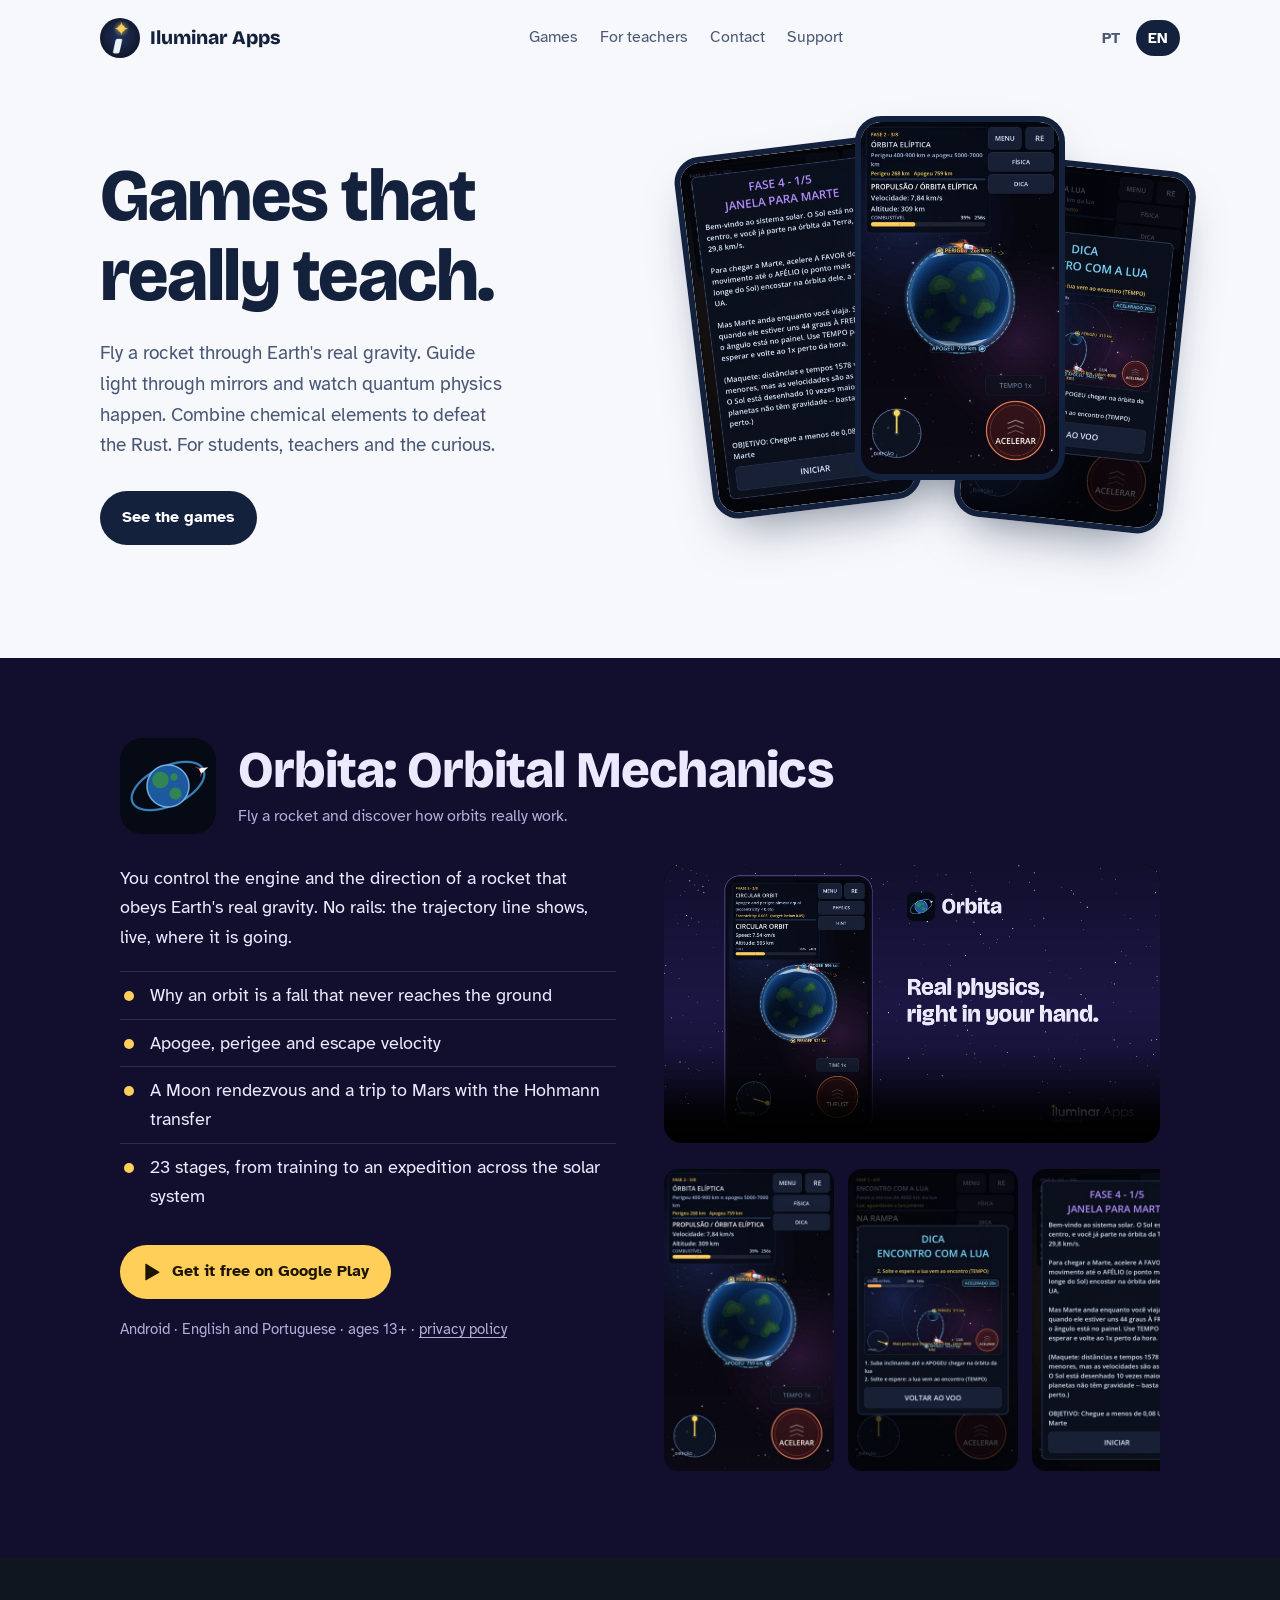
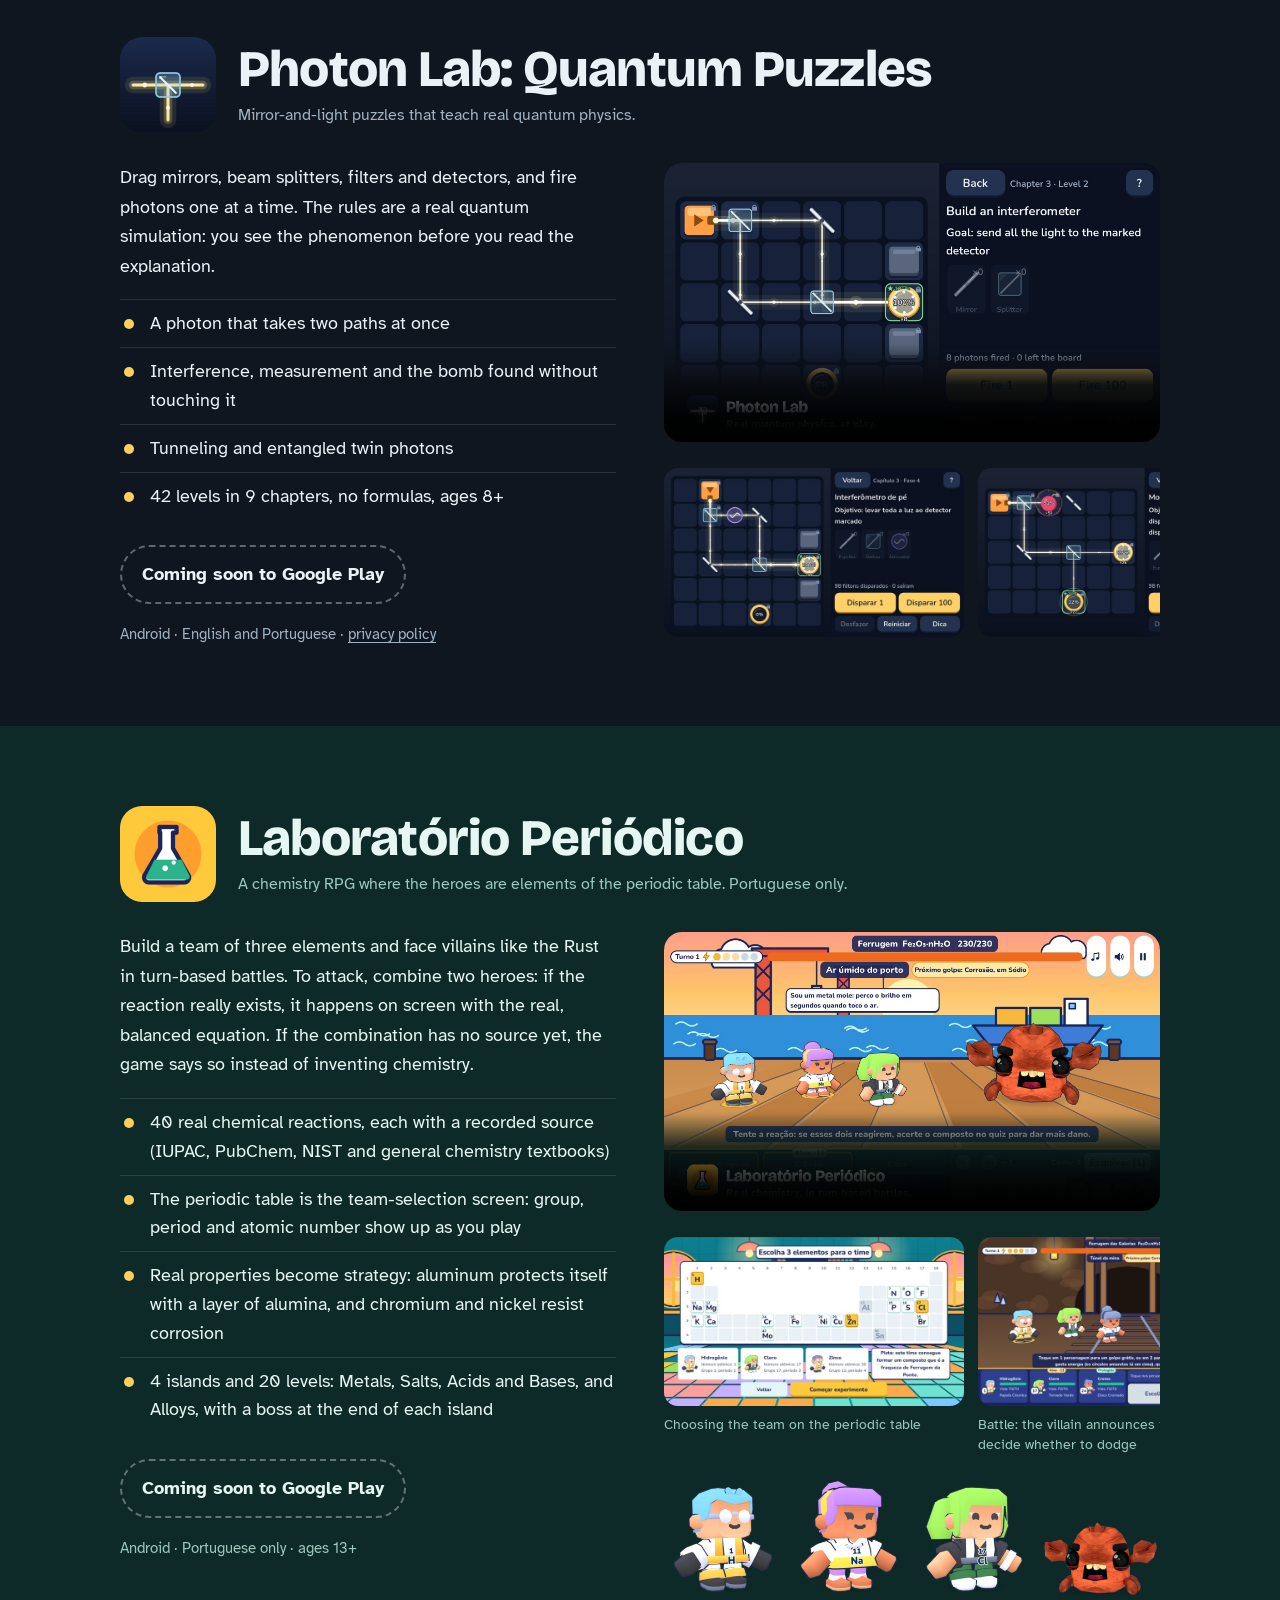
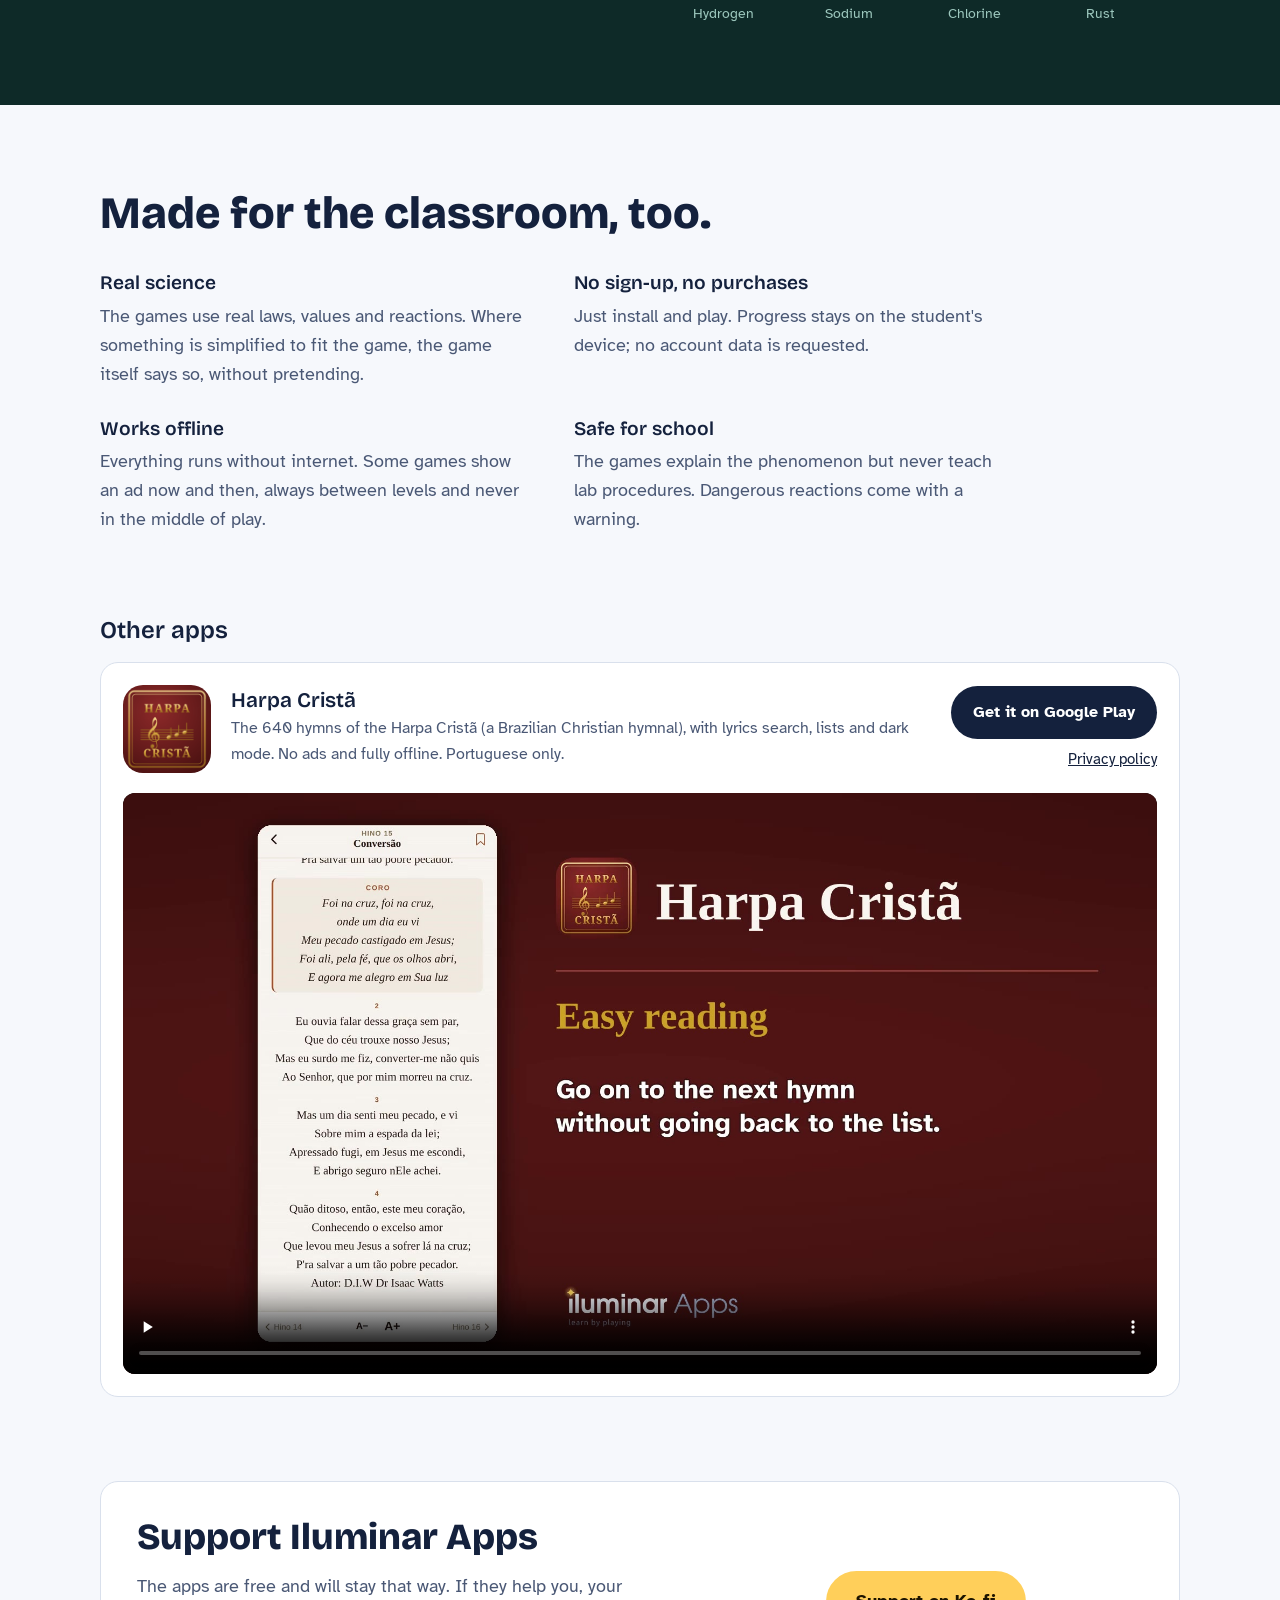
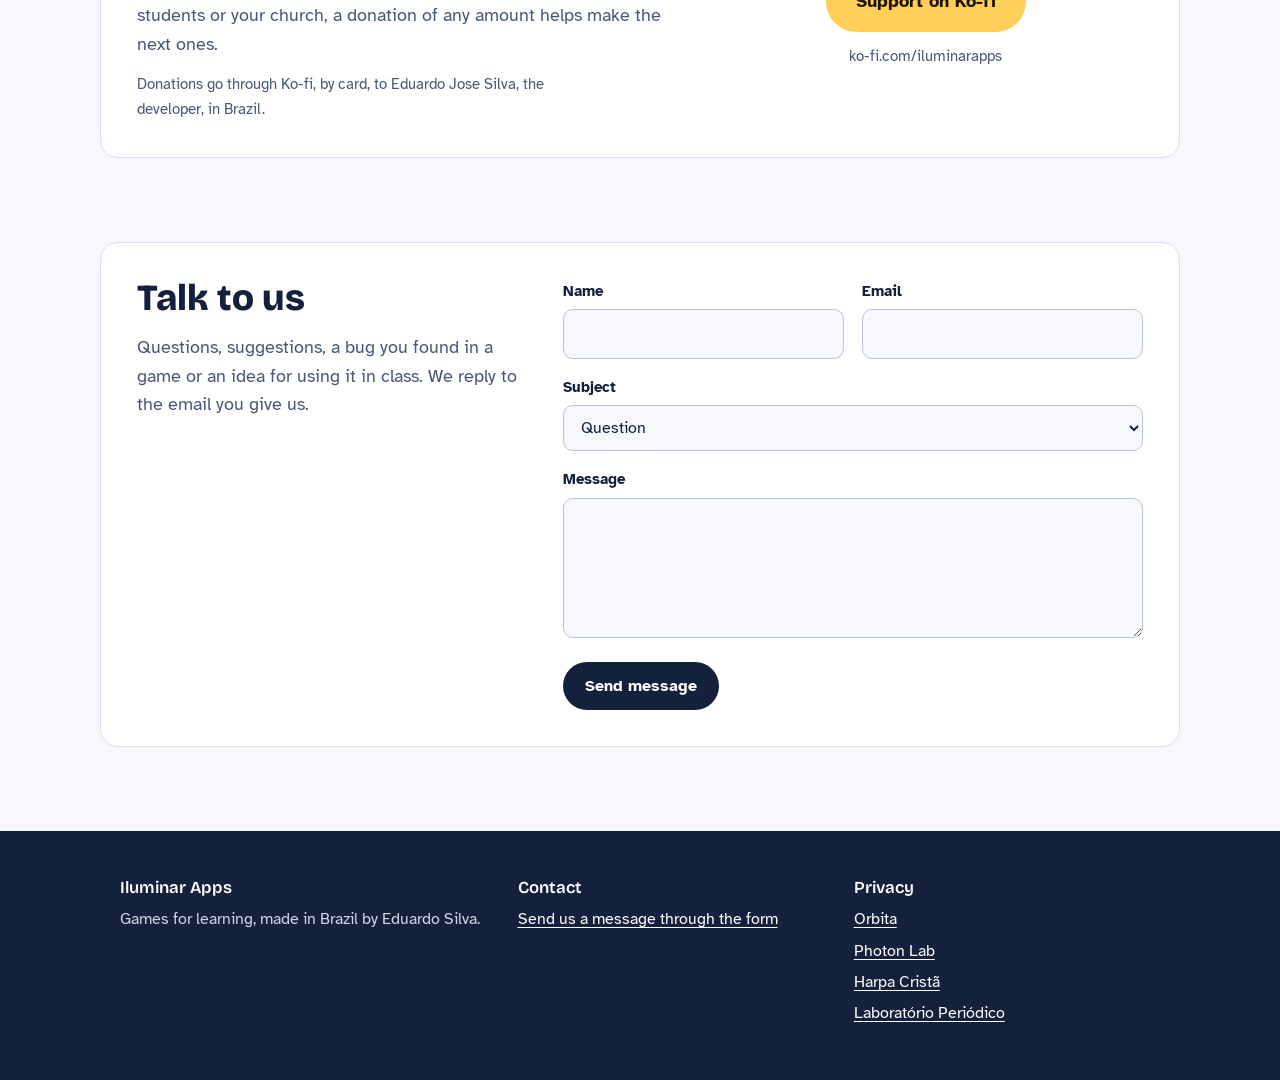
==== index.html @ 9f811f0f "Politicas de privacidade dos 4 apps dentro do site Orbita e Fotons vieram dos repositorios proprios " ====
<!doctype html>
<html lang="pt-BR">
<head>
<meta charset="utf-8">
<meta name="viewport" content="width=device-width, initial-scale=1">
<!-- A marca aparece em poucos lugares de proposito: title, og:site_name, o
     cabecalho e o rodape. Para trocar o nome, procure "Iluminar Apps". -->
<title>Iluminar Apps — jogos para aprender</title>
<meta name="description" content="Jogos para Android que ensinam de verdade: Órbita (mecânica orbital), Laboratório de Fótons (física quântica) e Laboratório Periódico (química).">
<meta property="og:site_name" content="Iluminar Apps">
<meta property="og:title" content="Iluminar Apps — jogos para aprender">
<meta property="og:description" content="Jogos para Android que ensinam de verdade. Para estudantes, professores e curiosos.">
<meta property="og:image" content="https://eduardo7321.github.io/img/orbita-destaque.jpg">
<link rel="alternate" hreflang="pt-BR" href="https://eduardo7321.github.io/">
<link rel="alternate" hreflang="en" href="https://eduardo7321.github.io/en/">
<link rel="alternate" hreflang="x-default" href="https://eduardo7321.github.io/en/">
<script>
// Escolha de idioma do site. Sem servico externo: usa o idioma pedido no
// link (?lang=, vem do botao PT | EN), a escolha guardada ou, na primeira
// visita, o idioma do aparelho.
function lerSalvo(storage) {
  if (!storage) return null;
  try { var v = storage.getItem("idioma"); return v === "pt" || v === "en" ? v : null; }
  catch (e) { return null; }
}
// Devolve o caminho para onde ir, ou null para ficar.
function escolherIdioma(langs, salvo, caminho, pedido) {
  // O botao leva o idioma no link: quem clicou fica onde clicou, mesmo com
  // o armazenamento bloqueado (sem isto o aparelho em ingles mandaria de volta).
  if (pedido === "pt" || pedido === "en") return null;
  var emEn = /\/en\/(index\.html)?$/.test(caminho);
  if (salvo === "en") return emEn ? null : "/en/";
  if (salvo === "pt") return emEn ? "/" : null;
  // Quem chegou por um link para /en/ fica em ingles.
  if (emEn) return null;
  var primeiro = (langs && langs[0]) ? String(langs[0]).toLowerCase() : "";
  return primeiro.indexOf("pt") === 0 ? null : "/en/";
}
// Ler window.localStorage ja lanca quando o navegador bloqueia dados do site.
function _storage() { try { return window.localStorage; } catch (e) { return null; } }
function guardarIdioma(v) { try { _storage().setItem("idioma", v); } catch (e) {} }
if (typeof window !== "undefined" && location.protocol !== "file:" &&
    !/bot|crawl|spider|slurp/i.test(navigator.userAgent)) {
  var _pedido = (/[?&]lang=(pt|en)\b/.exec(location.search) || [])[1] || null;
  if (_pedido) guardarIdioma(_pedido);
  var _destino = escolherIdioma(navigator.languages || [navigator.language],
    lerSalvo(_storage()), location.pathname, _pedido);
  if (_destino) location.replace(_destino + location.hash);
}
</script>
<link rel="icon" href="favicon.png">
<link rel="preconnect" href="https://fonts.googleapis.com">
<link rel="preconnect" href="https://fonts.gstatic.com" crossorigin>
<link href="https://fonts.googleapis.com/css2?family=Atkinson+Hyperlegible:ital,wght@0,400;0,700;1,400&family=Bricolage+Grotesque:opsz,wght@12..96,600;12..96,800&display=swap" rel="stylesheet">
<style>
  :root {
    --paper: #f6f8fc;
    --ink: #14213d;
    --ink-soft: #4a5875;
    --line: #d9e0ec;
    --gold: #ffcf5a;
    --gold-ink: #8a5a00;
    /* cada jogo tem o seu mundo */
    --orbita-bg: #120f2e;
    --orbita-text: #ece9ff;
    --orbita-soft: #b3acd9;
    --fotons-bg: #10161f;
    --fotons-text: #eaf2f8;
    --fotons-soft: #9fb1c2;
    --periodico-bg: #0e2a28;
    --periodico-text: #e6f6f2;
    --periodico-soft: #9cc7bd;
    --display: "Bricolage Grotesque", system-ui, sans-serif;
    --body: "Atkinson Hyperlegible", system-ui, sans-serif;
  }
  * { box-sizing: border-box; }
  html { scroll-behavior: smooth; }
  @media (prefers-reduced-motion: reduce) { html { scroll-behavior: auto; } }
  body { margin: 0; background: var(--paper); color: var(--ink); font: 18px/1.6 var(--body); }
  img { display: block; max-width: 100%; height: auto; }
  a { color: inherit; }
  a:focus-visible, .btn:focus-visible { outline: 3px solid var(--gold); outline-offset: 3px; border-radius: 6px; }
  .wrap { max-width: 1080px; margin: 0 auto; padding: 0 20px; }
  h1, h2, h3 { font-family: var(--display); line-height: 1.08; margin: 0; }

  /* cabecalho */
  .top { display: flex; align-items: center; justify-content: space-between; gap: 16px; padding: 18px 0; }
  .brand { display: flex; align-items: center; gap: 10px; text-decoration: none; font-family: var(--display); font-weight: 800; font-size: 1.2rem; }
  .brand img { width: 40px; height: 40px; border-radius: 50%; }
  .top nav { display: flex; gap: 22px; font-size: 0.98rem; }
  .top nav a { text-decoration: none; color: var(--ink-soft); }
  .top nav a:hover { color: var(--ink); text-decoration: underline; }

  /* idioma */
  .lang { display: flex; gap: 4px; font-size: 0.95rem; font-weight: 700; }
  .lang a { padding: 6px 12px; border-radius: 999px; text-decoration: none; color: var(--ink-soft); }
  .lang a:hover { color: var(--ink); background: var(--line); }
  .lang a[aria-current] { background: var(--ink); color: #fff; }
  video.feature { display: block; width: 100%; height: auto; background: #000; }

  /* abertura */
  .hero { display: grid; grid-template-columns: 1.05fr 1fr; gap: 40px; align-items: center; padding: 40px 0 72px; }
  .hero h1 { font-size: clamp(2.6rem, 6vw, 4.6rem); font-weight: 800; letter-spacing: -0.02em; }
  .hero p { font-size: 1.2rem; color: var(--ink-soft); max-width: 34ch; margin: 22px 0 30px; }
  .phones { position: relative; height: 470px; }
  .phones img { position: absolute; width: 210px; border-radius: 26px; border: 6px solid var(--ink); box-shadow: 0 24px 50px -20px rgba(20,33,61,.55); }
  .phones .p1 { left: 4%; top: 30px; transform: rotate(-7deg); }
  .phones .p2 { left: 36%; top: 0; z-index: 2; }
  .phones .p3 { right: 0; top: 46px; transform: rotate(6deg); }

  .btn { display: inline-flex; align-items: center; gap: 10px; padding: 14px 22px; border-radius: 999px; font-weight: 700; text-decoration: none; font-size: 1rem; }
  .btn-ink { background: var(--ink); color: #fff; }
  .btn-ink:hover { background: #22325a; }
  .btn-gold { background: var(--gold); color: #1d1500; }
  .btn-gold:hover { background: #ffd977; }
  .btn svg { width: 20px; height: 20px; }

  /* jogos: cada um ocupa a largura inteira, no visual dele */
  .game { padding: 80px 0; }
  .game-head { display: grid; grid-template-columns: 96px 1fr; gap: 22px; align-items: center; margin-bottom: 30px; }
  .game-head img { width: 96px; height: 96px; border-radius: 22px; }
  .game h2 { font-size: clamp(2rem, 4.4vw, 3.2rem); font-weight: 800; letter-spacing: -0.015em; }
  .game .en { margin: 6px 0 0; font-size: 1rem; }
  .game-body { display: grid; grid-template-columns: minmax(0, 1fr) minmax(0, 1fr); gap: 48px; align-items: start; }
  .game-body > div > p:first-child { font-size: 1.15rem; margin-top: 0; }
  .learn { margin: 18px 0 26px; padding: 0; list-style: none; }
  .learn li { padding: 9px 0 9px 30px; position: relative; border-top: 1px solid rgba(255,255,255,.12); }
  .learn li::before { content: ""; position: absolute; left: 4px; top: 19px; width: 10px; height: 10px; border-radius: 50%; background: var(--gold); }
  .meta { font-size: 0.95rem; margin: 18px 0 0; }
  .meta a { text-underline-offset: 3px; }
  .feature { border-radius: 18px; overflow: hidden; }
  .shots { display: flex; gap: 14px; overflow-x: auto; scroll-snap-type: x mandatory; padding: 26px 0 6px; }
  .shots img { scroll-snap-align: start; flex: 0 0 auto; border-radius: 14px; }

  .orbita { background: var(--orbita-bg); color: var(--orbita-text); }
  .orbita .en, .orbita .meta { color: var(--orbita-soft); }
  .orbita .shots img { width: 170px; }

  .fotons { background: var(--fotons-bg); color: var(--fotons-text); }
  .fotons .en, .fotons .meta { color: var(--fotons-soft); }
  .fotons .shots img { width: 300px; }
  .soon { display: inline-block; padding: 13px 20px; border-radius: 999px; border: 2px dashed rgba(255,255,255,.35); font-weight: 700; }

  .periodico { background: var(--periodico-bg); color: var(--periodico-text); }
  .periodico .en, .periodico .meta { color: var(--periodico-soft); }
  .periodico .feature { background: #cfeee6; padding: 18px; }
  .periodico video.feature { background: #000; padding: 0; }
  .shot-fig { margin: 0; }
  .shot-fig figcaption { margin-top: 8px; font-size: 0.92rem; color: var(--periodico-soft); }
  .periodico .shots figure { flex: 0 0 auto; width: 300px; margin: 0; scroll-snap-align: start; }
  .periodico .shots img { width: 100%; }
  .periodico .shots figcaption { margin-top: 8px; font-size: 0.9rem; line-height: 1.4; color: var(--periodico-soft); }
  .cast { display: flex; gap: 6px; margin-top: 18px; }
  .cast figure { margin: 0; flex: 1 1 0; text-align: center; font-size: 0.9rem; color: var(--periodico-soft); }
  .cast img { margin: 0 auto 4px; width: 100%; max-width: 120px; }

  /* professores */
  .teach { padding: 84px 0; }
  .teach h2 { font-size: clamp(1.9rem, 4vw, 2.8rem); font-weight: 800; max-width: 22ch; }
  .teach-grid { display: grid; grid-template-columns: repeat(2, minmax(0, 1fr)); gap: 30px 48px; margin-top: 36px; max-width: 900px; }
  .teach h3 { font-size: 1.2rem; font-weight: 600; margin-bottom: 8px; }
  .teach p { margin: 0; color: var(--ink-soft); }

  /* outros apps */
  .others { padding: 0 0 84px; }
  .others h2 { font-size: 1.5rem; font-weight: 600; margin-bottom: 18px; }
  .harpa { display: grid; grid-template-columns: 88px 1fr auto; gap: 20px; align-items: center; padding: 22px; border: 1px solid var(--line); border-radius: 18px; background: #fff; }
  .harpa img { width: 88px; height: 88px; border-radius: 20px; }
  .harpa h3 { font-size: 1.3rem; font-weight: 600; }
  .harpa p { margin: 4px 0 0; color: var(--ink-soft); font-size: 1rem; }
  .harpa .links { display: flex; flex-direction: column; align-items: flex-end; gap: 8px; font-size: 0.95rem; }
  .harpa video.feature { grid-column: 1 / -1; border-radius: 12px; }

  /* apoie */
  .apoio { padding: 0 0 84px; }
  .apoio-box { display: grid; grid-template-columns: 1.1fr 0.9fr; gap: 40px; align-items: center; padding: 36px; border: 1px solid var(--line); border-radius: 18px; background: #fff; }
  .apoio h2 { font-size: clamp(1.7rem, 3.5vw, 2.3rem); font-weight: 800; }
  .apoio p { color: var(--ink-soft); margin: 14px 0 0; max-width: 46ch; }
  .apoio .apoio-nota { font-size: 0.95rem; }
  .pix { display: grid; justify-items: center; gap: 10px; text-align: center; }
  .pix img { width: 200px; height: 200px; }
  .pix label { font-weight: 700; font-size: 0.95rem; margin-top: 4px; }
  .pix input { width: 100%; max-width: 340px; padding: 10px 12px; border: 1px solid var(--line); border-radius: 10px; font: 0.8rem/1.3 ui-monospace, monospace; color: var(--ink-soft); background: var(--paper); text-overflow: ellipsis; }
  .pix button { border: 0; cursor: pointer; font-family: inherit; }
  .kofi { display: grid; justify-items: center; gap: 12px; text-align: center; }
  .kofi .btn { font-size: 1.1rem; padding: 16px 30px; }
  .kofi p { margin: 0; font-size: 0.95rem; color: var(--ink-soft); }
  .pix-ok { min-height: 1.4em; margin: 0; font-size: 0.95rem; color: var(--ink); }

  /* fale conosco */
  .talk { padding: 0 0 84px; }
  .talk-box { display: grid; grid-template-columns: 0.8fr 1.2fr; gap: 40px; padding: 36px; border: 1px solid var(--line); border-radius: 18px; background: #fff; }
  .talk h2 { font-size: clamp(1.7rem, 3.5vw, 2.3rem); font-weight: 800; }
  .talk-intro p { color: var(--ink-soft); margin: 14px 0 0; }
  .talk form { display: grid; grid-template-columns: 1fr 1fr; gap: 16px 18px; }
  .talk .full { grid-column: 1 / -1; }
  .talk label { display: block; font-weight: 700; font-size: 0.95rem; margin-bottom: 6px; }
  .talk input, .talk select, .talk textarea { width: 100%; font: inherit; font-size: 1rem; color: var(--ink); background: var(--paper); border: 1px solid #b9c4d8; border-radius: 10px; padding: 11px 13px; }
  .talk textarea { min-height: 140px; resize: vertical; }
  .talk input:focus-visible, .talk select:focus-visible, .talk textarea:focus-visible { outline: 3px solid var(--gold); outline-offset: 1px; border-color: var(--ink); }
  .talk button { border: 0; cursor: pointer; font-family: inherit; justify-self: start; }
  .talk button[disabled] { opacity: 0.6; cursor: wait; }
  .talk .hp { position: absolute; left: -9999px; width: 1px; height: 1px; overflow: hidden; }
  .talk .status { margin: 0; align-self: center; font-weight: 700; }
  .talk .status.ok { color: #1d6b3a; }
  .talk .status.err { color: #a12a2a; }

  /* rodape */
  footer { background: var(--ink); color: #cfd7e6; padding: 48px 0; font-size: 0.98rem; }
  footer .wrap { display: grid; grid-template-columns: 1.2fr 1fr 1fr; gap: 30px; }
  footer h3 { color: #fff; font-size: 1.05rem; font-weight: 600; margin-bottom: 10px; }
  footer p { margin: 0 0 6px; }
  footer a { color: #fff; text-underline-offset: 3px; }

  @media (max-width: 860px) {
    .hero { grid-template-columns: 1fr; padding-top: 16px; }
    .phones { height: 380px; max-width: 460px; }
    .phones img { width: 170px; }
    .game-body { grid-template-columns: minmax(0, 1fr); gap: 28px; }
    .teach-grid { grid-template-columns: 1fr; gap: 22px; }
    footer .wrap { grid-template-columns: 1fr; }
    .talk-box { grid-template-columns: 1fr; gap: 24px; padding: 24px; }
    .apoio-box { grid-template-columns: 1fr; gap: 24px; padding: 24px; }
  }
  @media (max-width: 560px) {
    body { font-size: 17px; }
    .wrap { padding-left: 16px; padding-right: 16px; }
    .talk form { grid-template-columns: 1fr; }
    .talk-box { padding: 20px 16px; }
    .top nav { display: none; }
    .phones { height: 300px; }
    .phones img { width: 128px; border-width: 4px; border-radius: 18px; }
    .game { padding: 56px 0; }
    .game-head { grid-template-columns: 64px 1fr; gap: 14px; }
    .game-head img { width: 64px; height: 64px; border-radius: 15px; }
    .orbita .shots img { width: 140px; }
    .fotons .shots img { width: 250px; }
    .periodico .shots figure { width: 250px; }
    .harpa { grid-template-columns: 64px 1fr; }
    .harpa img { width: 64px; height: 64px; }
    .harpa .links { grid-column: 1 / -1; flex-direction: row; justify-content: flex-start; flex-wrap: wrap; gap: 14px; align-items: center; }
  }
</style>
</head>
<body>

<header class="wrap top">
  <a class="brand" href="./"><img src="img/marca-simbolo.png" alt="">Iluminar Apps</a>
  <nav aria-label="Seções">
    <a href="#jogos">Jogos</a>
    <a href="#professores">Para professores</a>
    <a href="#fale">Contato</a>
    <a href="#apoie">Apoie</a>
  </nav>
  <div class="lang" role="group" aria-label="Idioma / Language"><a href="./?lang=pt" hreflang="pt" lang="pt" aria-current="true" onclick="guardarIdioma('pt')">PT</a><a href="en/?lang=en" hreflang="en" lang="en" onclick="guardarIdioma('en')">EN</a></div>
</header>

<main>
  <section class="wrap hero">
    <div>
      <h1>Jogos que ensinam de verdade.</h1>
      <p>Pilote um foguete pela gravidade real da Terra. Guie a luz por espelhos e veja a física quântica acontecer. Combine elementos químicos para vencer a Ferrugem. Para estudantes, professores e curiosos.</p>
      <a class="btn btn-ink" href="#jogos">Conhecer os jogos</a>
    </div>
    <div class="phones" aria-hidden="true">
      <img class="p1" src="img/orbita-tela-7-marte.jpg" alt="" width="360" height="640">
      <img class="p2" src="img/orbita-tela-4-voo.jpg" alt="" width="360" height="640">
      <img class="p3" src="img/orbita-tela-5-dica.jpg" alt="" width="360" height="640">
    </div>
  </section>

  <div id="jogos">
    <section class="game orbita" aria-labelledby="t-orbita">
      <div class="wrap">
        <div class="game-head">
          <img src="img/orbita-icone.png" alt="" width="192" height="192">
          <div>
            <h2 id="t-orbita">Órbita: mecânica orbital</h2>
            <p class="en" lang="en">Orbita: Orbital Mechanics — fly a rocket and discover how orbits really work.</p>
          </div>
        </div>
        <div class="game-body">
          <div>
            <p>Você controla o motor e a direção de um foguete que obedece à gravidade real da Terra. Nada de trilhos: a linha da trajetória mostra, ao vivo, para onde ele vai.</p>
            <ul class="learn">
              <li>Por que órbita é uma queda que nunca chega ao chão</li>
              <li>Apogeu, perigeu e velocidade de escape</li>
              <li>Encontro com a Lua e viagem a Marte com a transferência de Hohmann</li>
              <li>23 estágios, do treino à expedição pelo sistema solar</li>
            </ul>
            <a class="btn btn-gold" href="https://play.google.com/store/apps/details?id=com.eduardo.orbita">
              <svg viewBox="0 0 24 24" aria-hidden="true"><path fill="currentColor" d="M4 2.8v18.4c0 .5.5.8 1 .6l15.6-8.9c.5-.3.5-1 0-1.3L5 2.2c-.5-.2-1 .1-1 .6Z"/></svg>
              Baixar grátis na Google Play
            </a>
            <p class="meta">Android · português e inglês · a partir de 13 anos · <a href="orbita-privacidade/">política de privacidade</a></p>
          </div>
          <div>
            <video class="feature" controls preload="none" playsinline width="1920" height="1080" poster="video/poster-pt-16x9.jpg" aria-label="Vídeo do Órbita, 1 minuto e 18 segundos"><source src="video/orbita-pt-16x9.mp4" type="video/mp4"></video>
            <div class="shots" tabindex="0" aria-label="Telas do Órbita">
              <img src="img/orbita-tela-4-voo.jpg" alt="Foguete em voo com a trajetória prevista" width="360" height="640" loading="lazy">
              <img src="img/orbita-tela-5-dica.jpg" alt="Dica animada mostrando a manobra certa" width="360" height="640" loading="lazy">
              <img src="img/orbita-tela-7-marte.jpg" alt="Órbita em volta de Marte" width="360" height="640" loading="lazy">
            </div>
          </div>
        </div>
      </div>
    </section>

    <section class="game fotons" aria-labelledby="t-fotons">
      <div class="wrap">
        <div class="game-head">
          <img src="img/fotons-icone.png" alt="" width="192" height="192">
          <div>
            <h2 id="t-fotons">Laboratório de Fótons</h2>
            <p class="en" lang="en">Photon Lab: Quantum Puzzles — mirror-and-light puzzles that teach real quantum physics.</p>
          </div>
        </div>
        <div class="game-body">
          <div>
            <p>Arraste espelhos, divisores de feixe, filtros e detectores e dispare fótons, um de cada vez. As regras são uma simulação quântica real: você vê o fenômeno antes de ler a explicação.</p>
            <ul class="learn">
              <li>Um fóton que segue dois caminhos ao mesmo tempo</li>
              <li>Interferência, medição e a bomba descoberta sem encostar nela</li>
              <li>Tunelamento e fótons gêmeos emaranhados</li>
              <li>42 fases em 9 capítulos, sem fórmulas, a partir de 8 anos</li>
            </ul>
            <span class="soon">Em breve na Google Play</span>
            <p class="meta">Android · português e inglês · <a href="laboratorio-de-fotons-privacidade/">política de privacidade</a></p>
          </div>
          <div>
            <video class="feature" controls preload="none" playsinline width="1920" height="1080" poster="video/poster-fotons-pt-16x9.jpg" aria-label="Vídeo do Laboratório de Fótons, 1 minuto e 32 segundos"><source src="video/laboratorio-de-fotons-pt-16x9.mp4" type="video/mp4"></video>
            <div class="shots" tabindex="0" aria-label="Telas do Laboratório de Fótons">
              <img src="img/fotons-tela-3-interferencia.jpg" alt="Puzzle de interferência" width="720" height="405" loading="lazy">
              <img src="img/fotons-tela-4-bomba.jpg" alt="Puzzle do teste da bomba" width="720" height="405" loading="lazy">
              <img src="img/fotons-tela-6-desafio.jpg" alt="Desafio com vários espelhos" width="720" height="405" loading="lazy">
            </div>
          </div>
        </div>
      </div>
    </section>
    <section class="game periodico" aria-labelledby="t-periodico">
      <div class="wrap">
        <div class="game-head">
          <img src="img/periodico-icone.png" alt="" width="192" height="192">
          <div>
            <h2 id="t-periodico">Laboratório Periódico</h2>
            <p class="en">Um RPG de química em que os heróis são elementos da tabela periódica.</p>
          </div>
        </div>
        <div class="game-body">
          <div>
            <p>Monte um time de três elementos e enfrente vilões como a Ferrugem em batalhas por turnos. Para atacar, combine dois heróis: se a reação existe de verdade, ela acontece na tela com a equação real e balanceada. Se a combinação ainda não tem fonte, o jogo diz isso, sem inventar química.</p>
            <ul class="learn">
              <li>40 reações químicas reais, cada uma com fonte registrada (IUPAC, PubChem, NIST e livros de química geral)</li>
              <li>A tabela periódica é a tela de escolha do time: grupo, período e número atômico aparecem enquanto você joga</li>
              <li>Propriedades reais viram estratégia: o alumínio se protege com uma camada de alumina, e o cromo e o níquel resistem à corrosão</li>
              <li>4 ilhas e 20 fases: Metais, Sais, Ácidos e Bases e Ligas, com um chefe no fim de cada ilha</li>
            </ul>
            <span class="soon">Em breve na Google Play</span>
            <p class="meta">Android · português · a partir de 13 anos</p>
          </div>
          <div>
            <video class="feature" controls preload="none" playsinline width="1920" height="1080" poster="video/poster-periodico-pt-16x9.jpg" aria-label="Vídeo do Laboratório Periódico, 1 minuto e 35 segundos"><source src="video/laboratorio-periodico-pt-16x9.mp4" type="video/mp4"></video>
            <div class="shots" tabindex="0" aria-label="Telas do Laboratório Periódico">
              <figure><img src="img/periodico-escolha_time.jpg" alt="" width="720" height="405" loading="lazy"><figcaption>Escolha do time na tabela periódica</figcaption></figure>
              <figure><img src="img/periodico-golpe_anunciado.jpg" alt="" width="720" height="405" loading="lazy"><figcaption>Batalha: o vilão anuncia o golpe e você decide se esquiva</figcaption></figure>
              <figure><img src="img/periodico-caderno.jpg" alt="" width="720" height="405" loading="lazy"><figcaption>Caderno de reações descobertas</figcaption></figure>
            </div>
            <div class="cast">
              <figure><img src="img/periodico-h.png" alt="" width="220" height="220" loading="lazy">Hidrogênio</figure>
              <figure><img src="img/periodico-na.png" alt="" width="220" height="220" loading="lazy">Sódio</figure>
              <figure><img src="img/periodico-cl.png" alt="" width="220" height="220" loading="lazy">Cloro</figure>
              <figure><img src="img/periodico-ferrugem.png" alt="" width="220" height="220" loading="lazy">Ferrugem</figure>
            </div>
          </div>
        </div>
      </div>
    </section>
  </div>

  <section class="wrap teach" id="professores" aria-labelledby="t-teach">
    <h2 id="t-teach">Feito para usar em sala de aula, também.</h2>
    <div class="teach-grid">
      <div>
        <h3>Ciência de verdade</h3>
        <p>Os jogos usam leis, valores e reações reais. Onde há simplificação para caber no jogo, ela é dita no próprio jogo, sem fingir.</p>
      </div>
      <div>
        <h3>Sem cadastro nem compras</h3>
        <p>É só instalar e jogar. O progresso fica no aparelho do aluno; nenhum dado de conta é pedido.</p>
      </div>
      <div>
        <h3>Funciona offline</h3>
        <p>Tudo roda sem internet. Alguns jogos mostram um anúncio de vez em quando, sempre entre fases e nunca no meio do jogo.</p>
      </div>
      <div>
        <h3>Seguro para a escola</h3>
        <p>Os jogos explicam o fenômeno, mas nunca ensinam procedimento de laboratório. Reações perigosas aparecem com um aviso.</p>
      </div>
    </div>
  </section>

  <section class="wrap others" aria-labelledby="t-others">
    <h2 id="t-others">Outros apps</h2>
    <div class="harpa">
      <img src="img/harpa-icone.png" alt="" width="192" height="192">
      <div>
        <h3>Harpa Cristã</h3>
        <p>Os 640 hinos da Harpa Cristã, com busca na letra, listas e modo escuro. Sem anúncios e funciona totalmente offline.</p>
      </div>
      <div class="links">
        <a class="btn btn-ink" href="https://play.google.com/store/apps/details?id=com.eduardo.harpacrista">Baixar na Google Play</a>
        <a href="https://github.com/eduardo7321/harpa-crista-app/blob/main/PRIVACY.md">Política de privacidade</a>
      </div>
      <video class="feature" controls preload="none" playsinline width="1920" height="1080" poster="video/poster-harpa-pt-16x9.jpg" aria-label="Vídeo da Harpa Cristã, 1 minuto e 25 segundos"><source src="video/harpa-crista-pt-16x9.mp4" type="video/mp4"></video>
    </div>
  </section>
  <section class="wrap apoio" id="apoie" aria-labelledby="t-apoio">
    <div class="apoio-box">
      <div>
        <h2 id="t-apoio">Apoie o Iluminar Apps</h2>
        <p>Os apps são gratuitos e vão continuar assim. Se eles ajudam você, seus alunos ou sua igreja, um Pix de qualquer valor ajuda a fazer os próximos.</p>
        <p class="apoio-nota">Aponte a câmera do app do banco para o QR Code ou copie o código e use o Pix copia e cola. O Pix vai para Eduardo Jose Silva, o desenvolvedor.</p>
      </div>
      <div class="pix">
        <img src="img/pix-qr.svg" alt="QR Code do Pix para apoiar o Iluminar Apps" width="200" height="200">
        <label for="pix-codigo">Pix copia e cola</label>
        <input id="pix-codigo" type="text" readonly value="00020126580014BR.GOV.BCB.PIX0136950848b4-74f0-4576-874c-00e5540de66c5204000053039865802BR5918Eduardo Jose Silva6009SAO PAULO62140510HFjoMgWAHW630484E2">
        <button type="button" class="btn btn-gold" id="pix-copiar">Copiar código Pix</button>
        <p class="pix-ok" id="pix-ok" role="status" aria-live="polite"></p>
      </div>
    </div>
  </section>
  <script>
  document.getElementById('pix-copiar').addEventListener('click', function () {
    var campo = document.getElementById('pix-codigo');
    var ok = document.getElementById('pix-ok');
    function feito() { ok.textContent = 'Código copiado. Agora é só colar no app do banco.'; }
    if (navigator.clipboard && window.isSecureContext) {
      navigator.clipboard.writeText(campo.value).then(feito, function () { campo.select(); document.execCommand('copy'); feito(); });
    } else { campo.select(); document.execCommand('copy'); feito(); }
  });
  </script>
  <section class="wrap talk" id="fale" aria-labelledby="t-talk">
    <div class="talk-box">
      <div class="talk-intro">
        <h2 id="t-talk">Fale com a gente</h2>
        <p>Dúvidas, sugestões, um erro que você encontrou num jogo ou uma ideia para usar em aula. A resposta chega no e-mail que você informar.</p>
      </div>
      <form id="form-contato" action="https://api.web3forms.com/submit" method="POST">
        <input type="hidden" name="access_key" value="05b9c1f4-1745-42df-a26c-b01f97ce2084">
        <input type="hidden" name="from_name" value="Site Iluminar Apps">
        <input type="hidden" name="subject" value="Nova mensagem pelo site">
        <div class="hp" aria-hidden="true"><label for="f-botcheck">Não preencha</label><input type="checkbox" id="f-botcheck" name="botcheck" tabindex="-1" autocomplete="off"></div>
        <div>
          <label for="f-nome">Nome</label>
          <input id="f-nome" name="nome" type="text" autocomplete="name" required maxlength="100">
        </div>
        <div>
          <label for="f-email">E-mail</label>
          <input id="f-email" name="email" type="email" autocomplete="email" required maxlength="150">
        </div>
        <div class="full">
          <label for="f-assunto">Assunto</label>
          <select id="f-assunto" name="assunto">
            <option>Dúvida</option>
            <option>Sugestão</option>
            <option>Encontrei um erro</option>
            <option>Sou professor(a)</option>
            <option>Outro</option>
          </select>
        </div>
        <div class="full">
          <label for="f-msg">Mensagem</label>
          <textarea id="f-msg" name="mensagem" required maxlength="4000"></textarea>
        </div>
        <button class="btn btn-ink" type="submit">Enviar mensagem</button>
        <p class="status" id="f-status" role="status" aria-live="polite"></p>
      </form>
    </div>
  </section>
</main>

<footer id="contato">
  <div class="wrap">
    <div>
      <h3>Iluminar Apps</h3>
      <p>Jogos para aprender, feitos no Brasil por Eduardo Silva.</p>
    </div>
    <div>
      <h3>Contato</h3>
      <p><a href="#fale">Mande uma mensagem pelo formulário</a></p>
    </div>
    <div>
      <h3>Privacidade</h3>
      <p><a href="orbita-privacidade/">Órbita</a></p>
      <p><a href="laboratorio-de-fotons-privacidade/">Laboratório de Fótons</a></p>
      <p><a href="harpa-crista-privacidade/">Harpa Cristã</a></p>
      <p><a href="laboratorio-periodico-privacidade/">Laboratório Periódico</a></p>
    </div>
  </div>
</footer>

<script>
(function () {
  var form = document.getElementById("form-contato");
  var status = document.getElementById("f-status");
  var button = form.querySelector("button");
  form.addEventListener("submit", function (ev) {
    ev.preventDefault();
    if (form.botcheck.checked) return;
    var data = new FormData(form);
    data.set("subject", "Site: " + form.assunto.value + " (" + form.nome.value + ")");
    button.disabled = true;
    status.className = "status";
    status.textContent = "Enviando...";
    fetch(form.action, { method: "POST", headers: { Accept: "application/json" }, body: data })
      .then(function (r) { return r.json(); })
      .then(function (res) {
        if (!res.success) throw new Error(res.message || "falha");
        form.reset();
        status.className = "status ok";
        status.textContent = "Mensagem enviada. Respondemos no seu e-mail.";
      })
      .catch(function () {
        status.className = "status err";
        status.textContent = "A mensagem não foi enviada. Confira a internet e tente de novo.";
      })
      .finally(function () { button.disabled = false; });
  });
})();
</script>
</body>
</html>
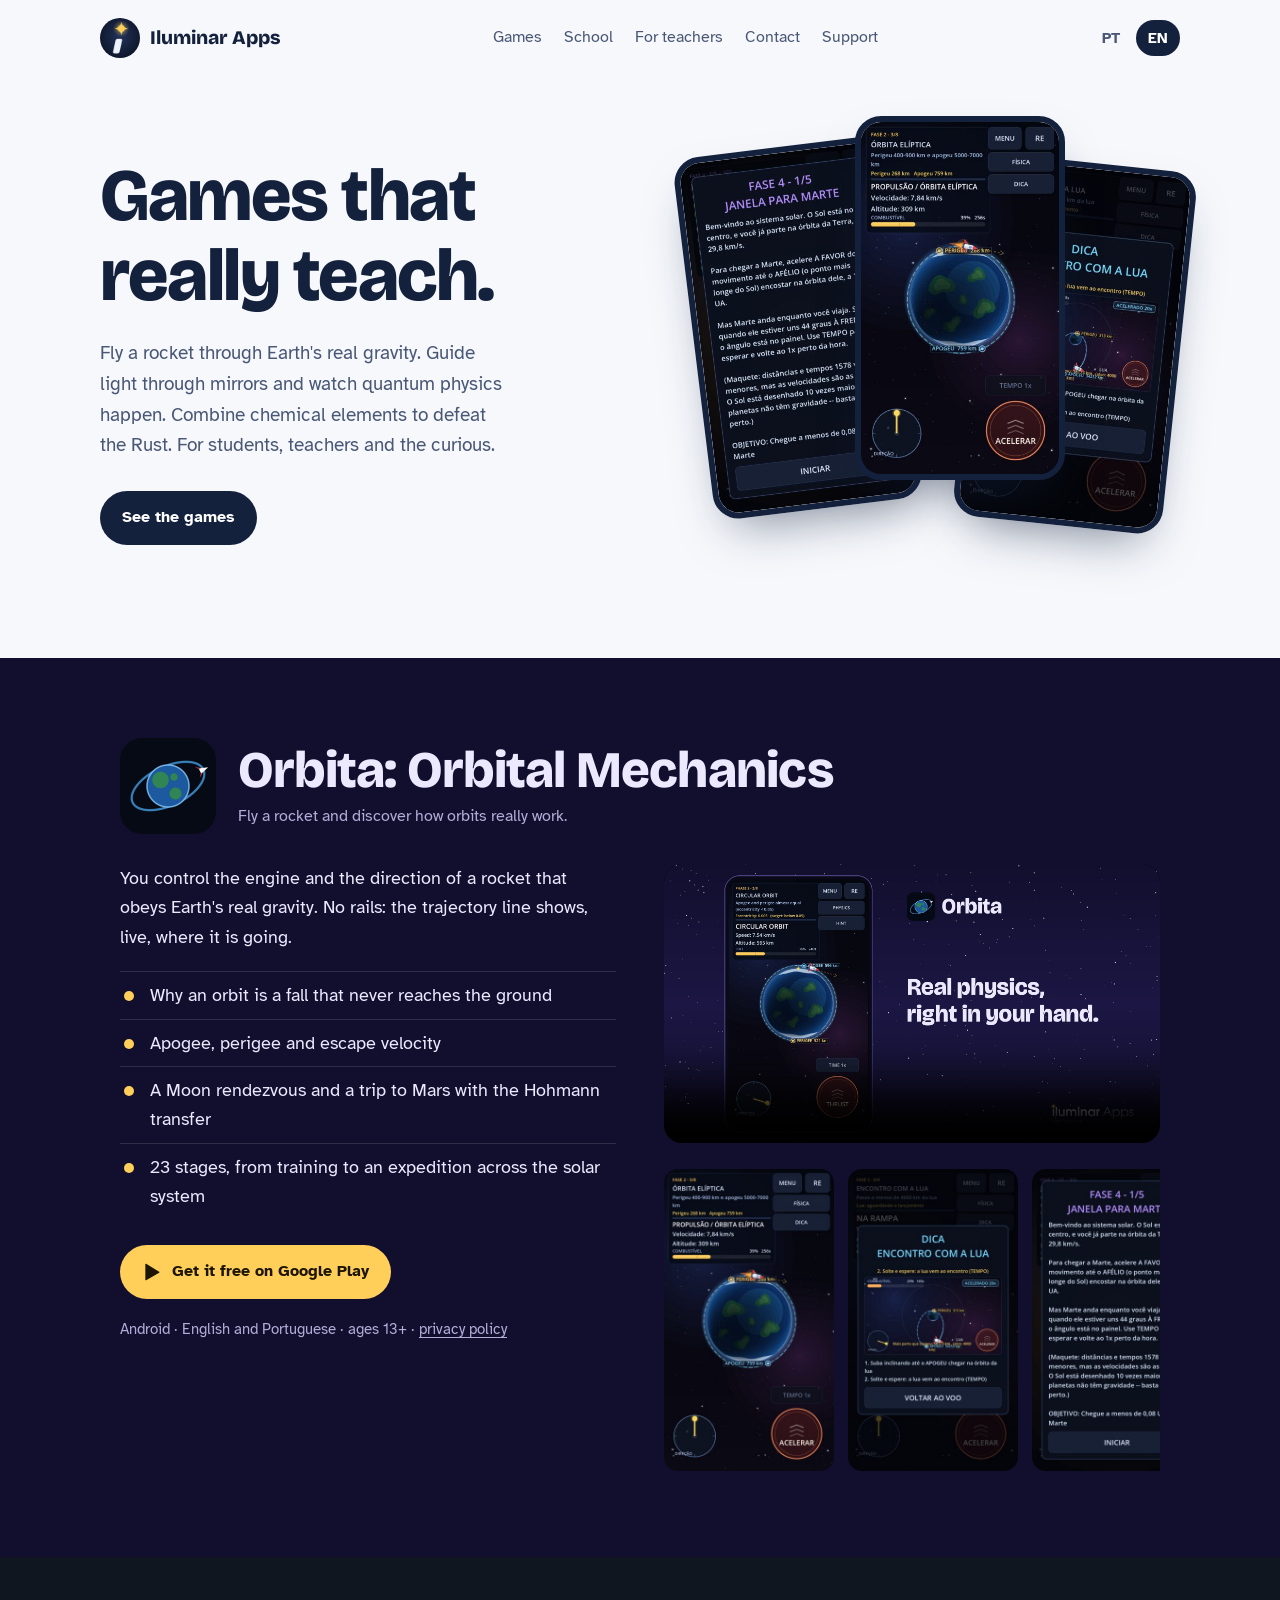
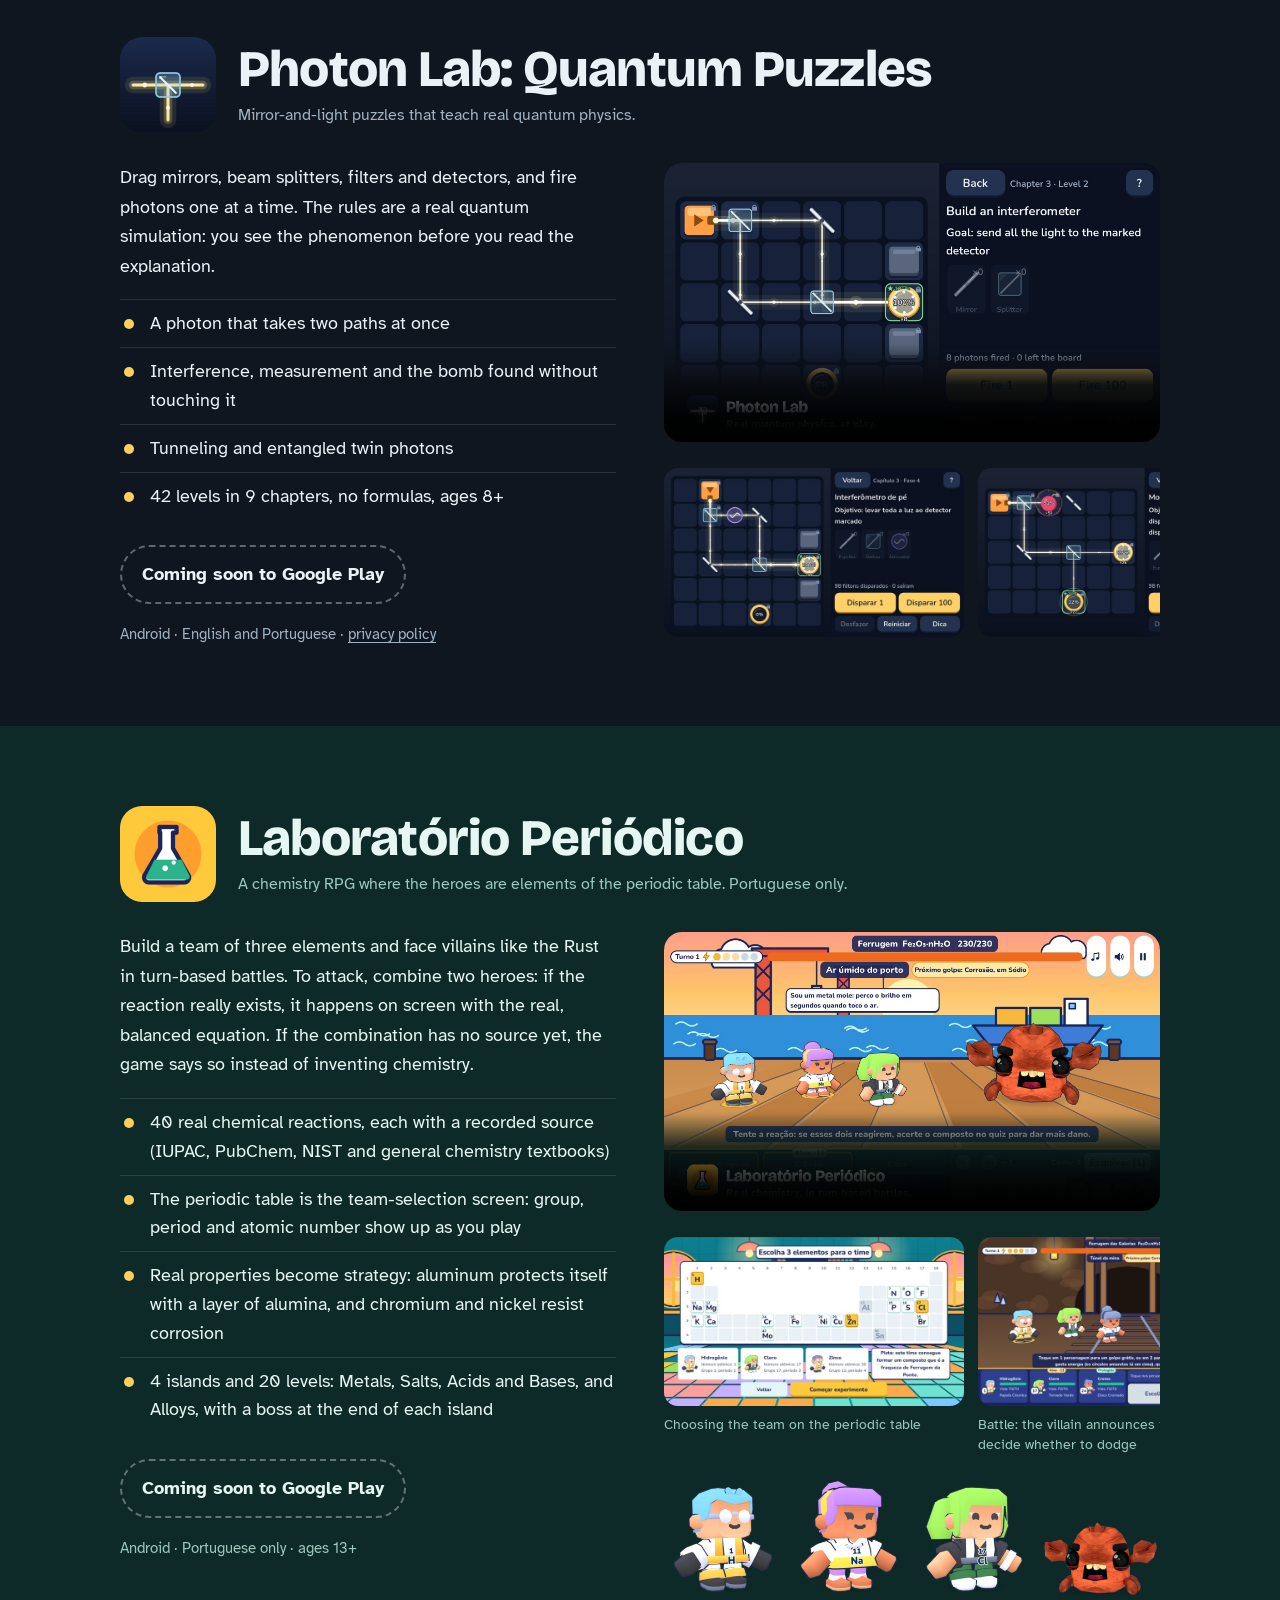
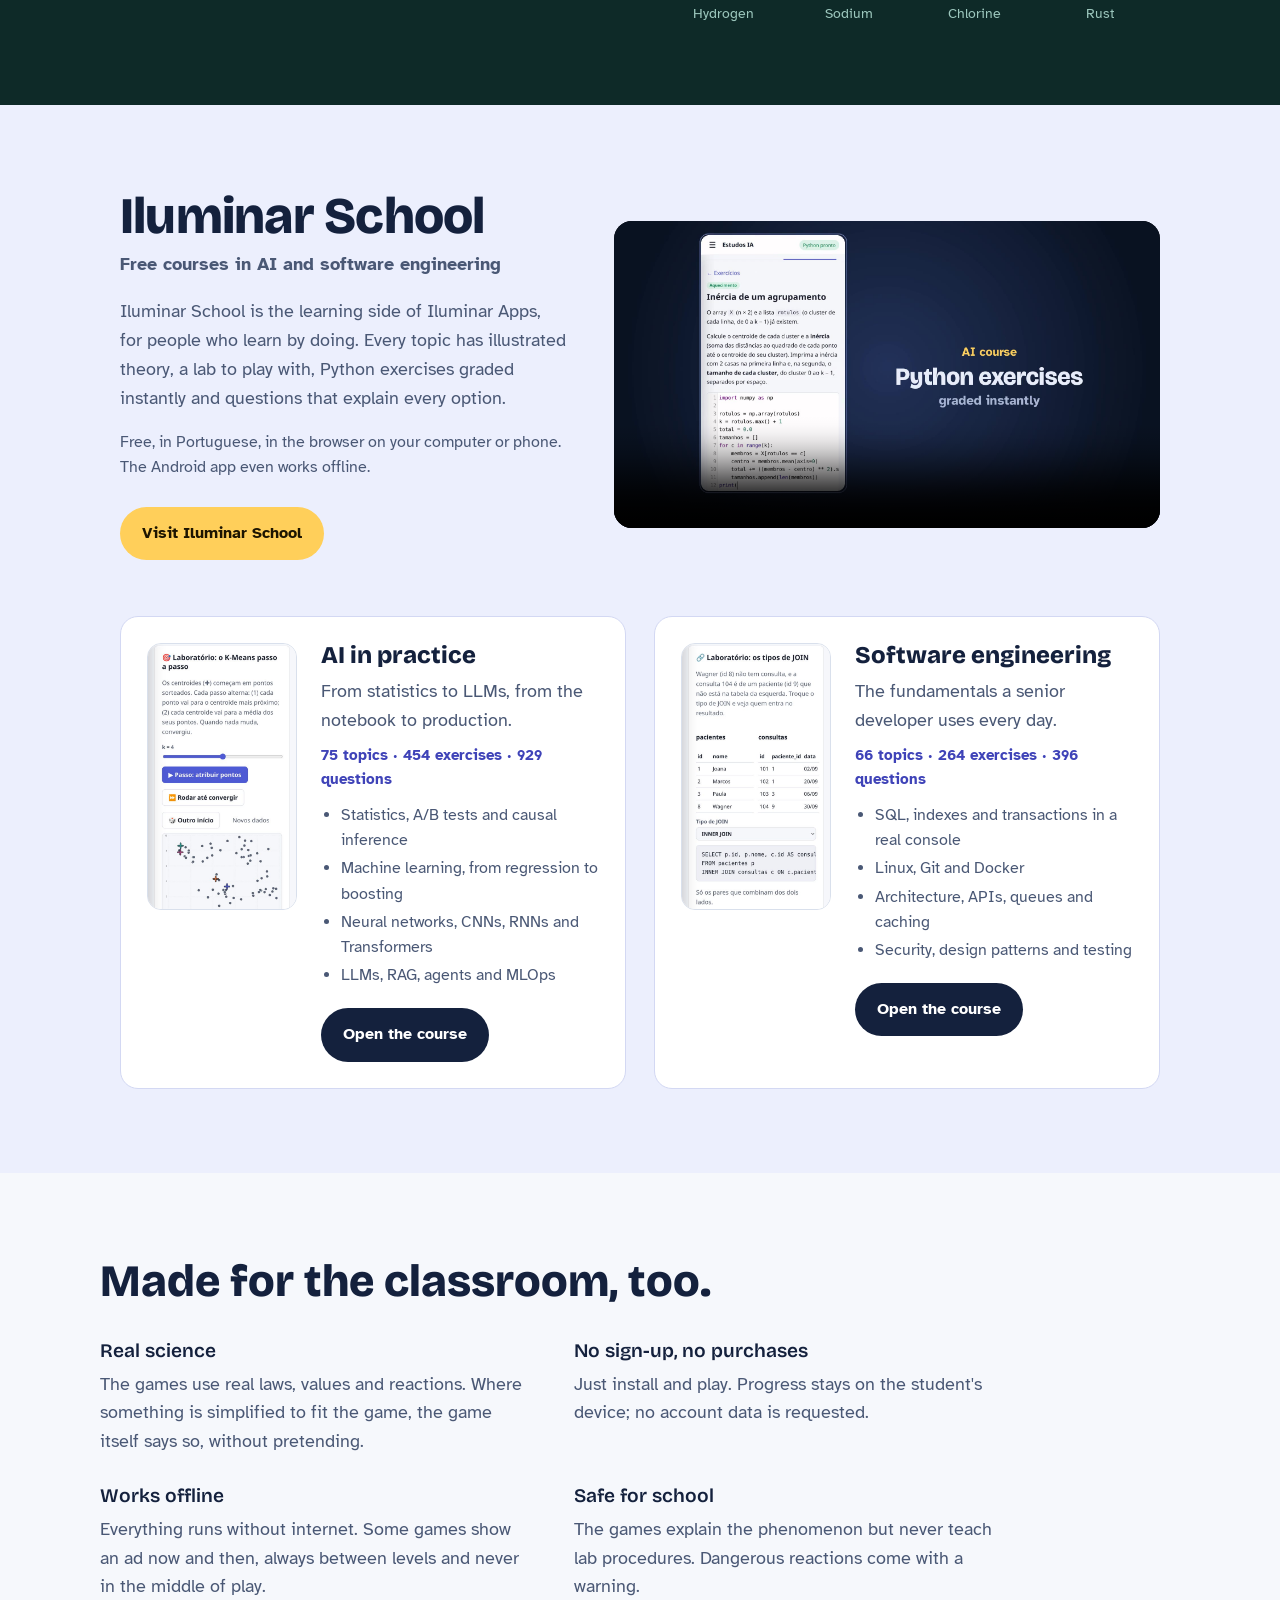
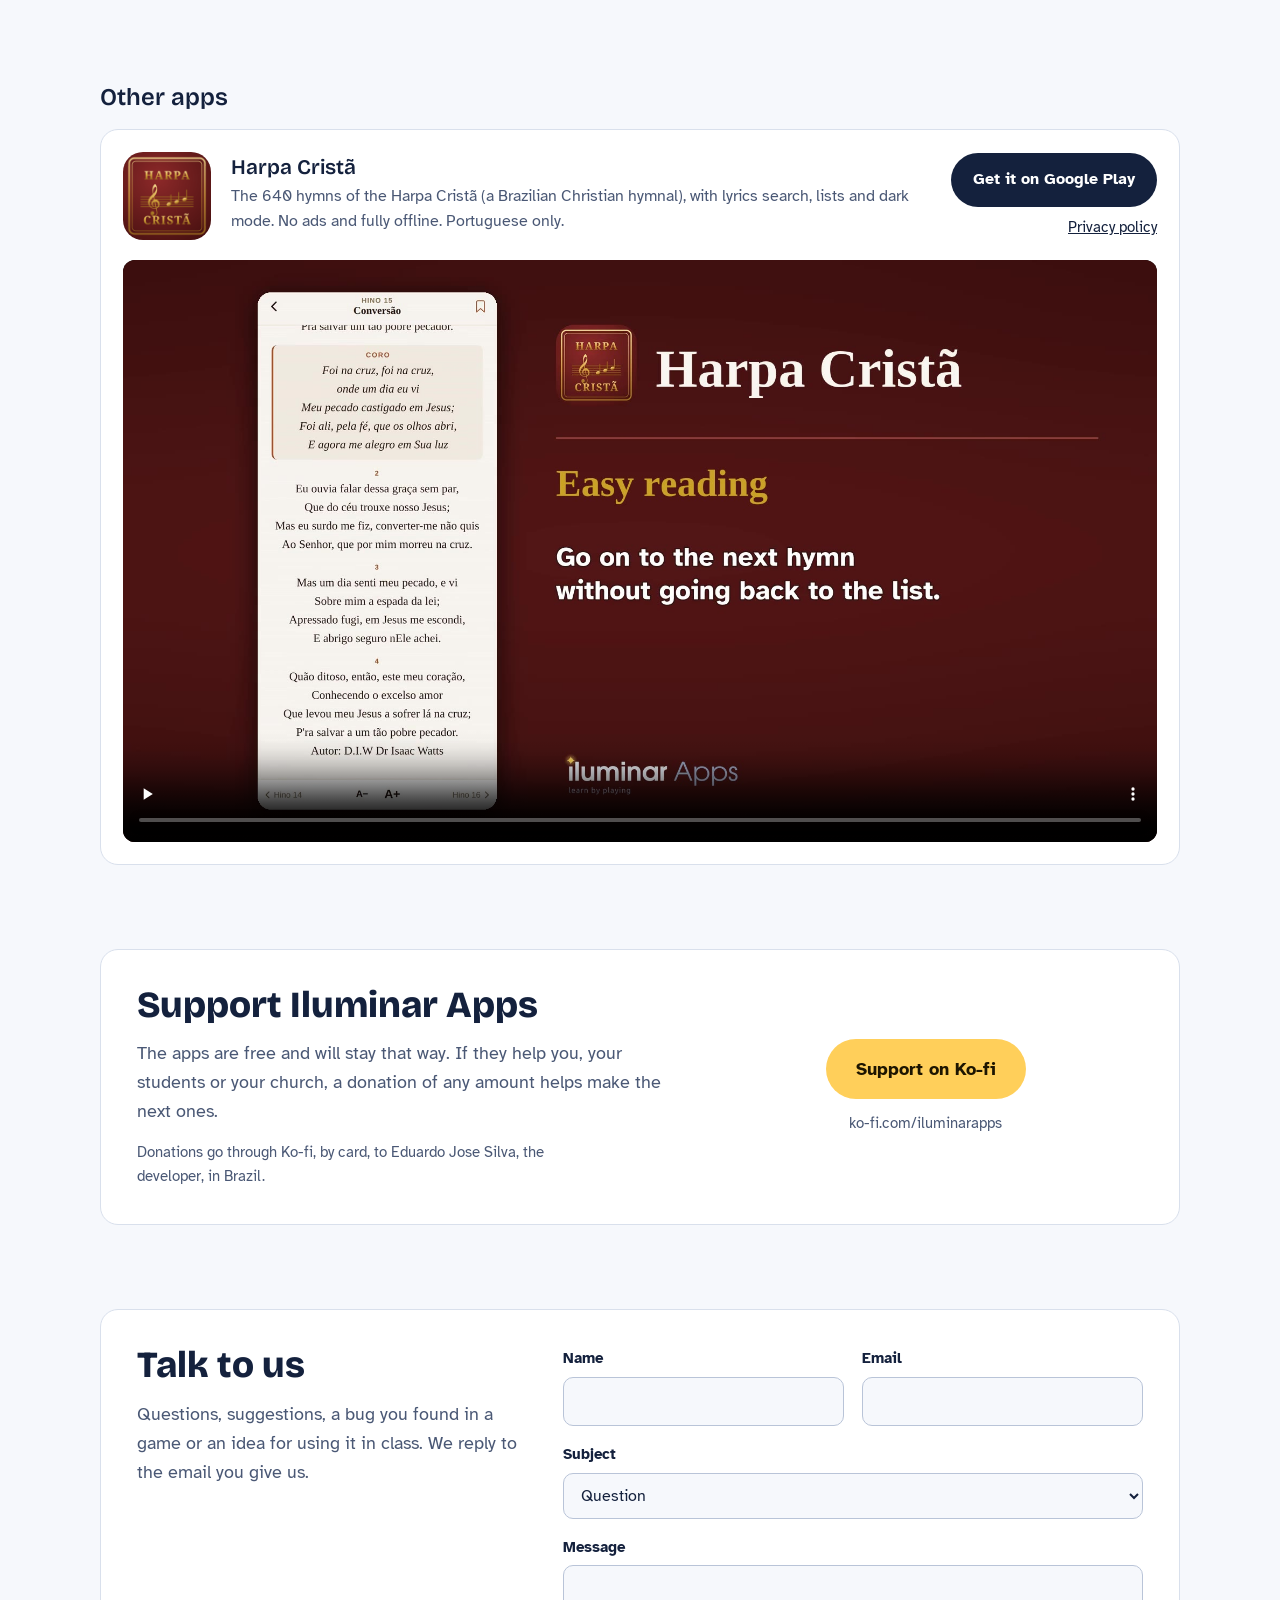
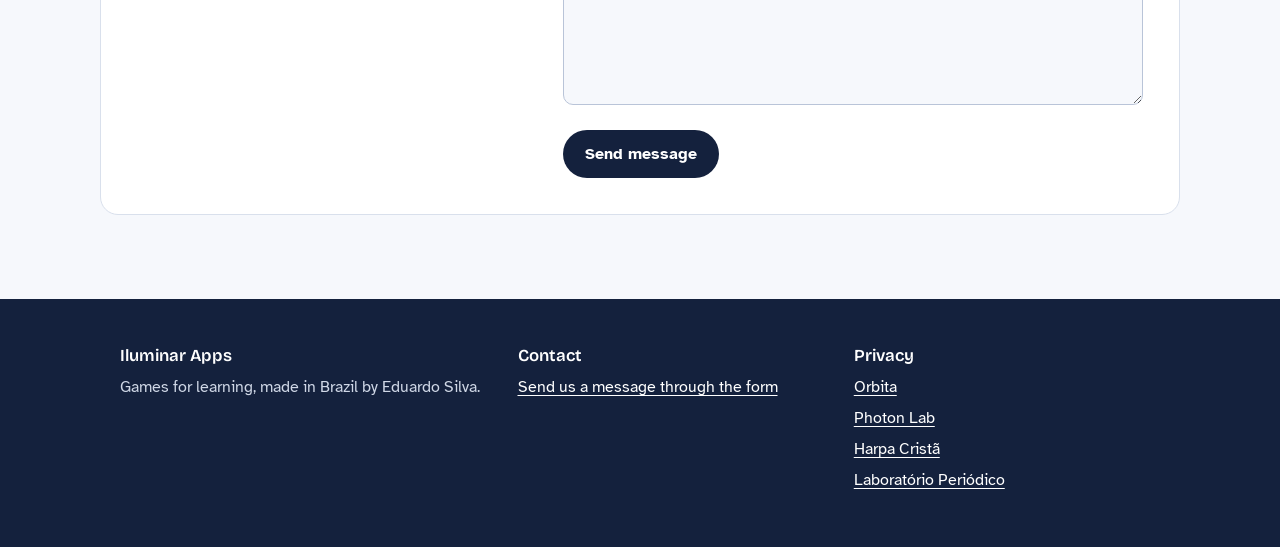
==== commit 4553bc0a: "Secao da Iluminar School (cursos de IA e de software) com video de apresentacao Co-Authored-By: Clau" ====
--- a/index.html
+++ b/index.html
@@ -10,10 +10,10 @@
 <meta property="og:site_name" content="Iluminar Apps">
 <meta property="og:title" content="Iluminar Apps — jogos para aprender">
 <meta property="og:description" content="Jogos para Android que ensinam de verdade. Para estudantes, professores e curiosos.">
-<meta property="og:image" content="https://eduardo7321.github.io/img/orbita-destaque.jpg">
-<link rel="alternate" hreflang="pt-BR" href="https://eduardo7321.github.io/">
-<link rel="alternate" hreflang="en" href="https://eduardo7321.github.io/en/">
-<link rel="alternate" hreflang="x-default" href="https://eduardo7321.github.io/en/">
+<meta property="og:image" content="https://iluminarapps.com/img/orbita-destaque.jpg">
+<link rel="alternate" hreflang="pt-BR" href="https://iluminarapps.com/">
+<link rel="alternate" hreflang="en" href="https://iluminarapps.com/en/">
+<link rel="alternate" hreflang="x-default" href="https://iluminarapps.com/en/">
 <script>
 // Escolha de idioma do site. Sem servico externo: usa o idioma pedido no
 // link (?lang=, vem do botao PT | EN), a escolha guardada ou, na primeira
@@ -154,6 +154,22 @@
   .cast figure { margin: 0; flex: 1 1 0; text-align: center; font-size: 0.9rem; color: var(--periodico-soft); }
   .cast img { margin: 0 auto 4px; width: 100%; max-width: 120px; }
 
+  /* iluminar school: a parte de estudos, em tons de indigo como o site dela */
+  .school { padding: 84px 0; background: #eceffd; }
+  .school-top { display: grid; grid-template-columns: minmax(0, 0.9fr) minmax(0, 1.1fr); gap: 48px; align-items: center; }
+  .school h2 { font-size: clamp(2rem, 4.4vw, 3.2rem); font-weight: 800; letter-spacing: -0.015em; }
+  .school-tag { margin: 6px 0 0; font-weight: 700; color: #3f43b8; }
+  .school-top p { color: var(--ink-soft); }
+  .school-top .school-nota { font-size: 0.98rem; margin-bottom: 26px; }
+  .ramos { display: grid; grid-template-columns: repeat(2, minmax(0, 1fr)); gap: 28px; margin-top: 56px; }
+  .ramo { display: grid; grid-template-columns: 150px 1fr; gap: 24px; align-items: start; padding: 26px; background: #fff; border: 1px solid #d3d8f3; border-radius: 18px; }
+  .ramo img { width: 150px; aspect-ratio: 9 / 16; object-fit: cover; object-position: top; border-radius: 14px; border: 1px solid var(--line); }
+  .ramo h3 { font-size: 1.5rem; font-weight: 800; }
+  .ramo p { margin: 8px 0 0; color: var(--ink-soft); }
+  .ramo .numeros { font-weight: 700; color: #3f43b8; font-size: 0.95rem; }
+  .ramo ul { margin: 12px 0 20px; padding-left: 20px; color: var(--ink-soft); font-size: 0.98rem; }
+  .ramo li { margin: 3px 0; }
+
   /* professores */
   .teach { padding: 84px 0; }
   .teach h2 { font-size: clamp(1.9rem, 4vw, 2.8rem); font-weight: 800; max-width: 22ch; }
@@ -218,6 +234,7 @@
     .phones img { width: 170px; }
     .game-body { grid-template-columns: minmax(0, 1fr); gap: 28px; }
     .teach-grid { grid-template-columns: 1fr; gap: 22px; }
+    .school-top, .ramos { grid-template-columns: minmax(0, 1fr); gap: 28px; }
     footer .wrap { grid-template-columns: 1fr; }
     .talk-box { grid-template-columns: 1fr; gap: 24px; padding: 24px; }
     .apoio-box { grid-template-columns: 1fr; gap: 24px; padding: 24px; }
@@ -231,6 +248,9 @@
     .phones { height: 300px; }
     .phones img { width: 128px; border-width: 4px; border-radius: 18px; }
     .game { padding: 56px 0; }
+    .school { padding: 56px 0; }
+    .ramo { grid-template-columns: 1fr; padding: 20px 16px; }
+    .ramo img { width: 100%; max-width: 220px; aspect-ratio: 4 / 5; }
     .game-head { grid-template-columns: 64px 1fr; gap: 14px; }
     .game-head img { width: 64px; height: 64px; border-radius: 15px; }
     .orbita .shots img { width: 140px; }
@@ -248,6 +268,7 @@
   <a class="brand" href="./"><img src="img/marca-simbolo.png" alt="">Iluminar Apps</a>
   <nav aria-label="Seções">
     <a href="#jogos">Jogos</a>
+    <a href="#school">School</a>
     <a href="#professores">Para professores</a>
     <a href="#fale">Contato</a>
     <a href="#apoie">Apoie</a>
@@ -377,6 +398,42 @@
       </div>
     </section>
   </div>
+
+  <section class="school" id="school" aria-labelledby="t-school">
+    <div class="wrap">
+      <div class="school-top">
+        <div>
+          <h2 id="t-school">Iluminar School</h2>
+          <p class="school-tag">Cursos grátis de IA e engenharia de software</p>
+          <p>A Iluminar School é a parte de estudos da Iluminar Apps, para quem quer aprender fazendo. Cada tópico tem teoria ilustrada, um laboratório para mexer, exercícios em Python corrigidos na hora e questões com a explicação de cada alternativa.</p>
+          <p class="school-nota">Grátis, em português, no navegador do computador ou do celular. O app Android funciona até sem internet.</p>
+          <a class="btn btn-gold" href="https://school.iluminarapps.com/" target="_blank" rel="noopener">Conhecer a Iluminar School</a>
+        </div>
+        <video class="feature" controls preload="none" playsinline width="1920" height="1080" poster="video/poster-school-pt-16x9.jpg" aria-label="Vídeo da Iluminar School, 1 minuto e 3 segundos"><source src="video/iluminar-school-pt-16x9.mp4" type="video/mp4"></video>
+      </div>
+      <div class="ramos">
+        <article class="ramo">
+          <img src="img/school-ia.jpg" alt="Laboratório do K-Means no curso de IA" width="540" height="960" loading="lazy">
+          <div>
+            <h3>IA na prática</h3>
+            <p>Da estatística aos LLMs, do notebook à produção.</p>
+            <p class="numeros">75 tópicos · 454 exercícios · 929 questões</p>
+            <ul><li>Estatística, testes A/B e inferência causal</li><li>Machine learning, da regressão ao boosting</li><li>Redes neurais, CNN, RNN e Transformers</li><li>LLMs, RAG, agentes e MLOps</li></ul>
+            <a class="btn btn-ink" href="https://ia.iluminarapps.com/" target="_blank" rel="noopener">Abrir o curso</a>
+          </div>
+        </article><article class="ramo">
+          <img src="img/school-software.jpg" alt="Laboratório dos tipos de JOIN no curso de engenharia de software" width="540" height="960" loading="lazy">
+          <div>
+            <h3>Engenharia de software</h3>
+            <p>Os fundamentos que um dev sênior usa todo dia.</p>
+            <p class="numeros">66 tópicos · 264 exercícios · 396 questões</p>
+            <ul><li>SQL, índices e transações num console de verdade</li><li>Linux, Git e Docker</li><li>Arquitetura, APIs, filas e cache</li><li>Segurança, padrões de projeto e testes</li></ul>
+            <a class="btn btn-ink" href="https://software.iluminarapps.com/" target="_blank" rel="noopener">Abrir o curso</a>
+          </div>
+        </article>
+      </div>
+    </div>
+  </section>
 
   <section class="wrap teach" id="professores" aria-labelledby="t-teach">
     <h2 id="t-teach">Feito para usar em sala de aula, também.</h2>
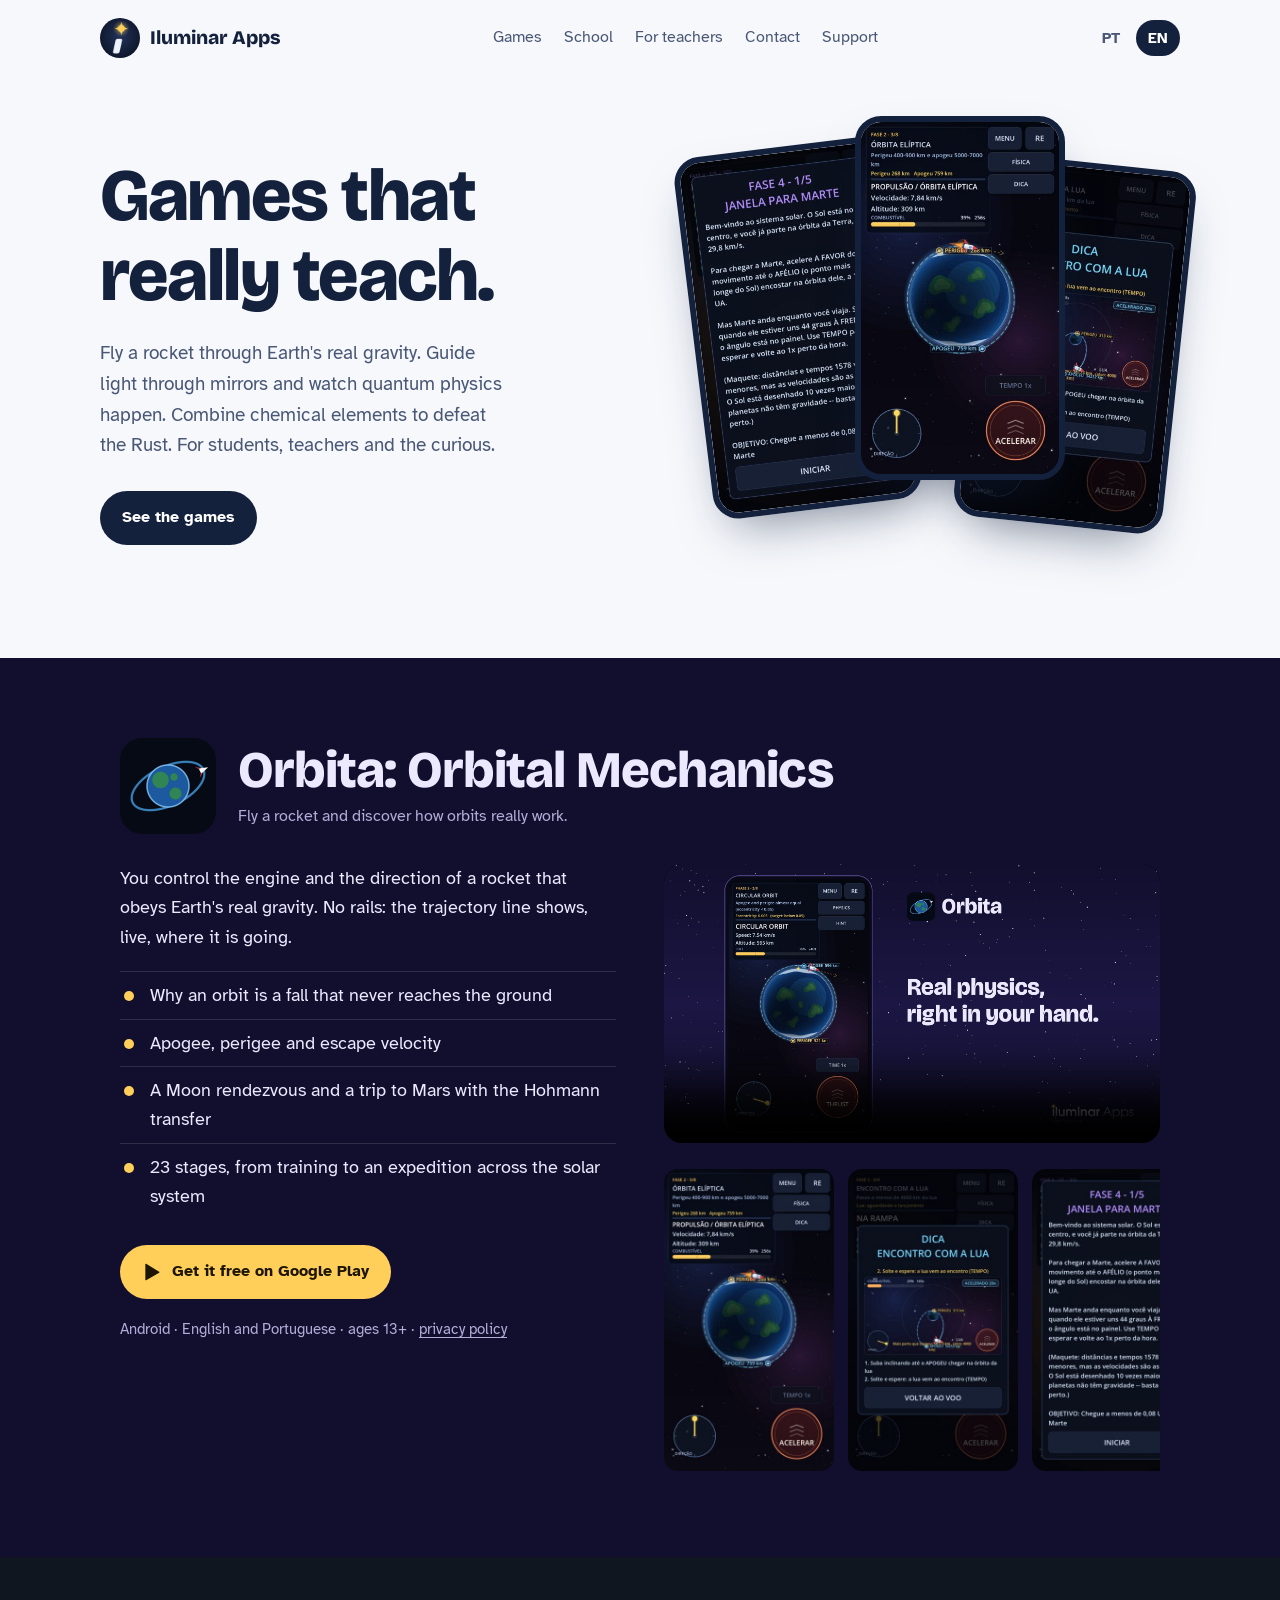
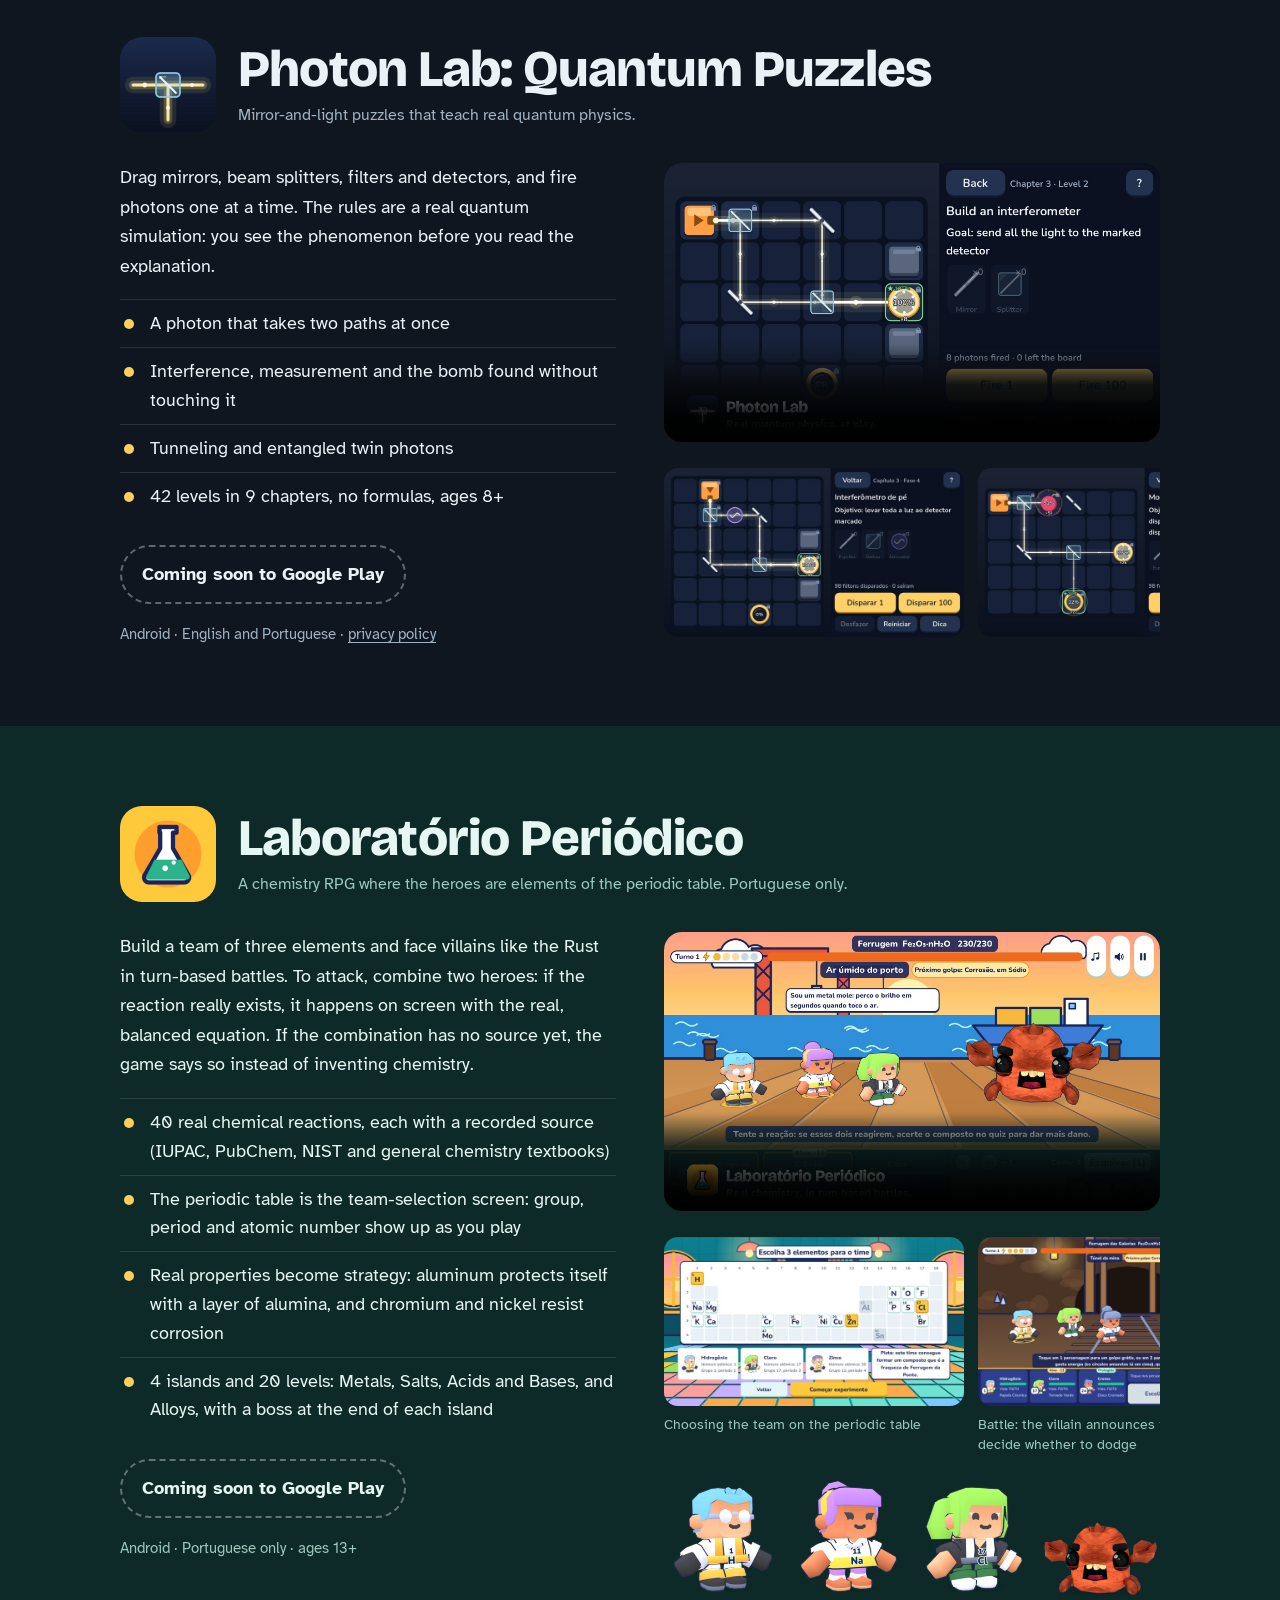
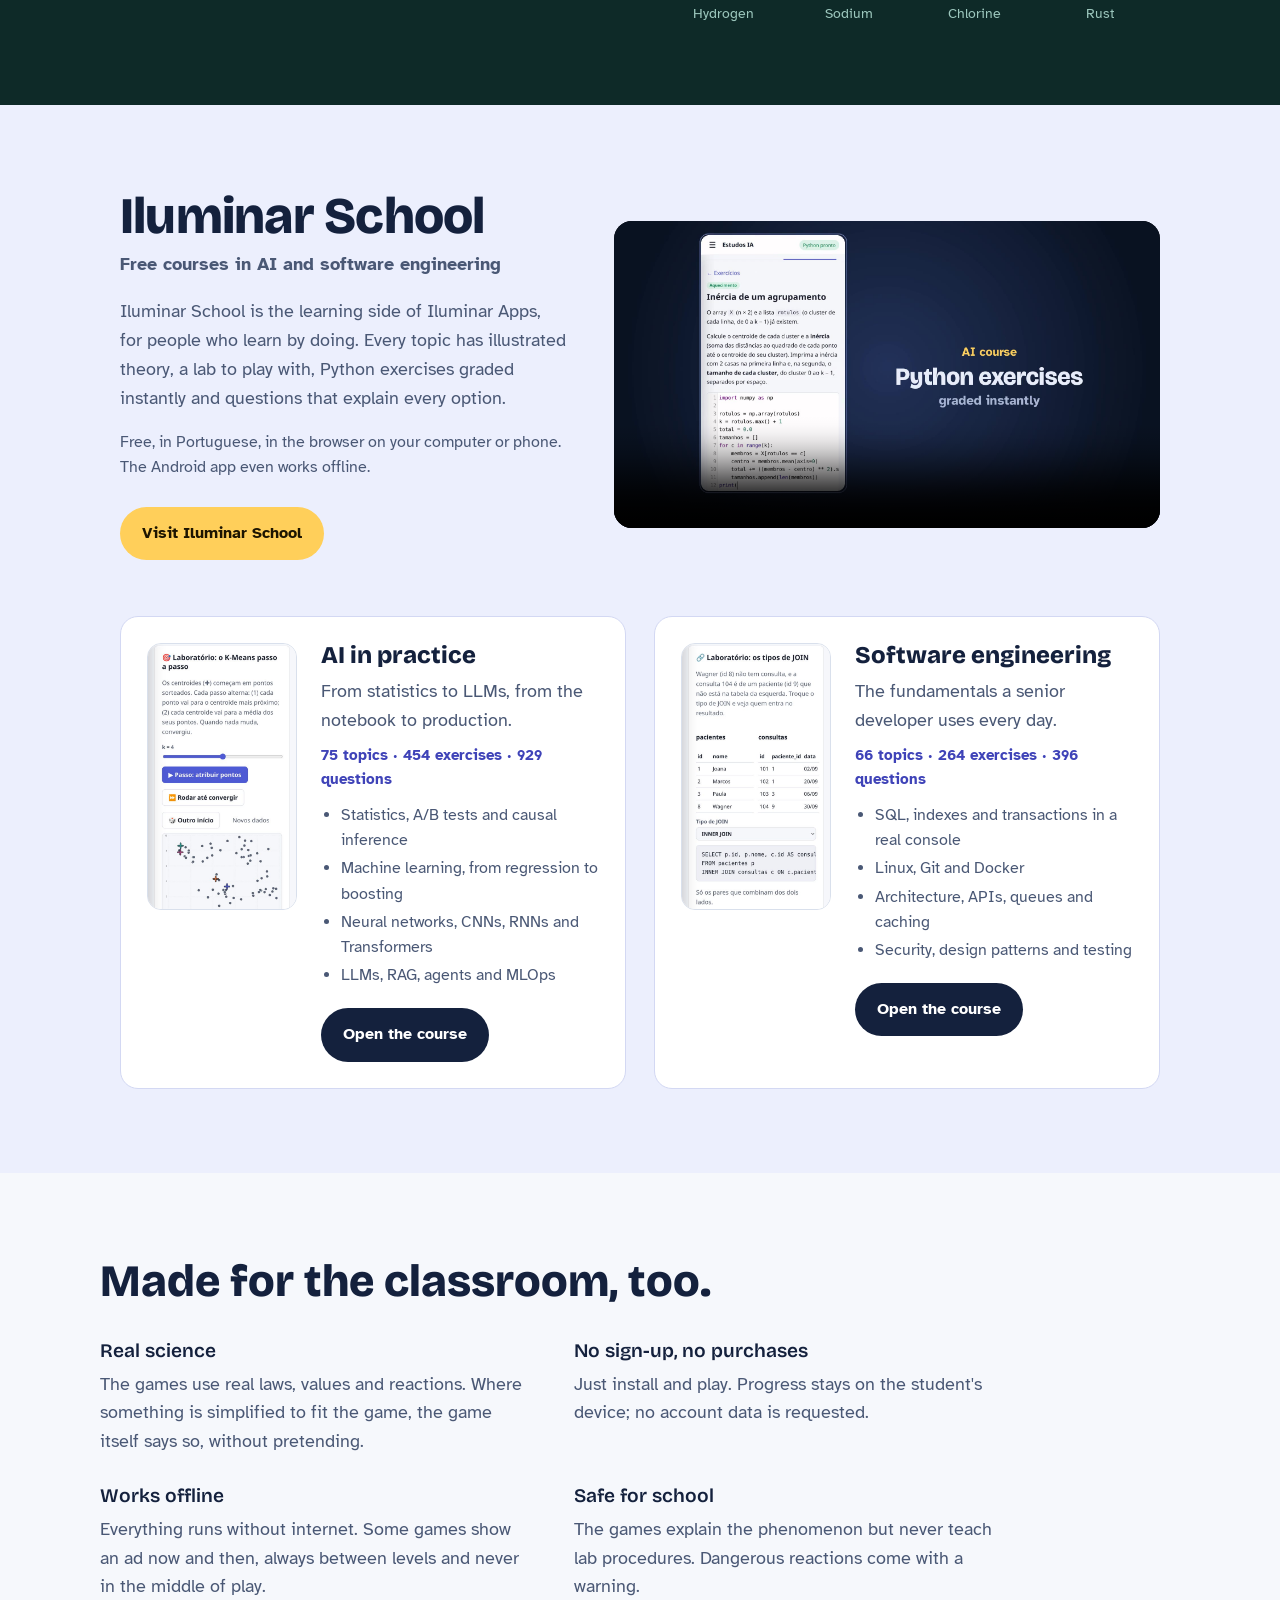
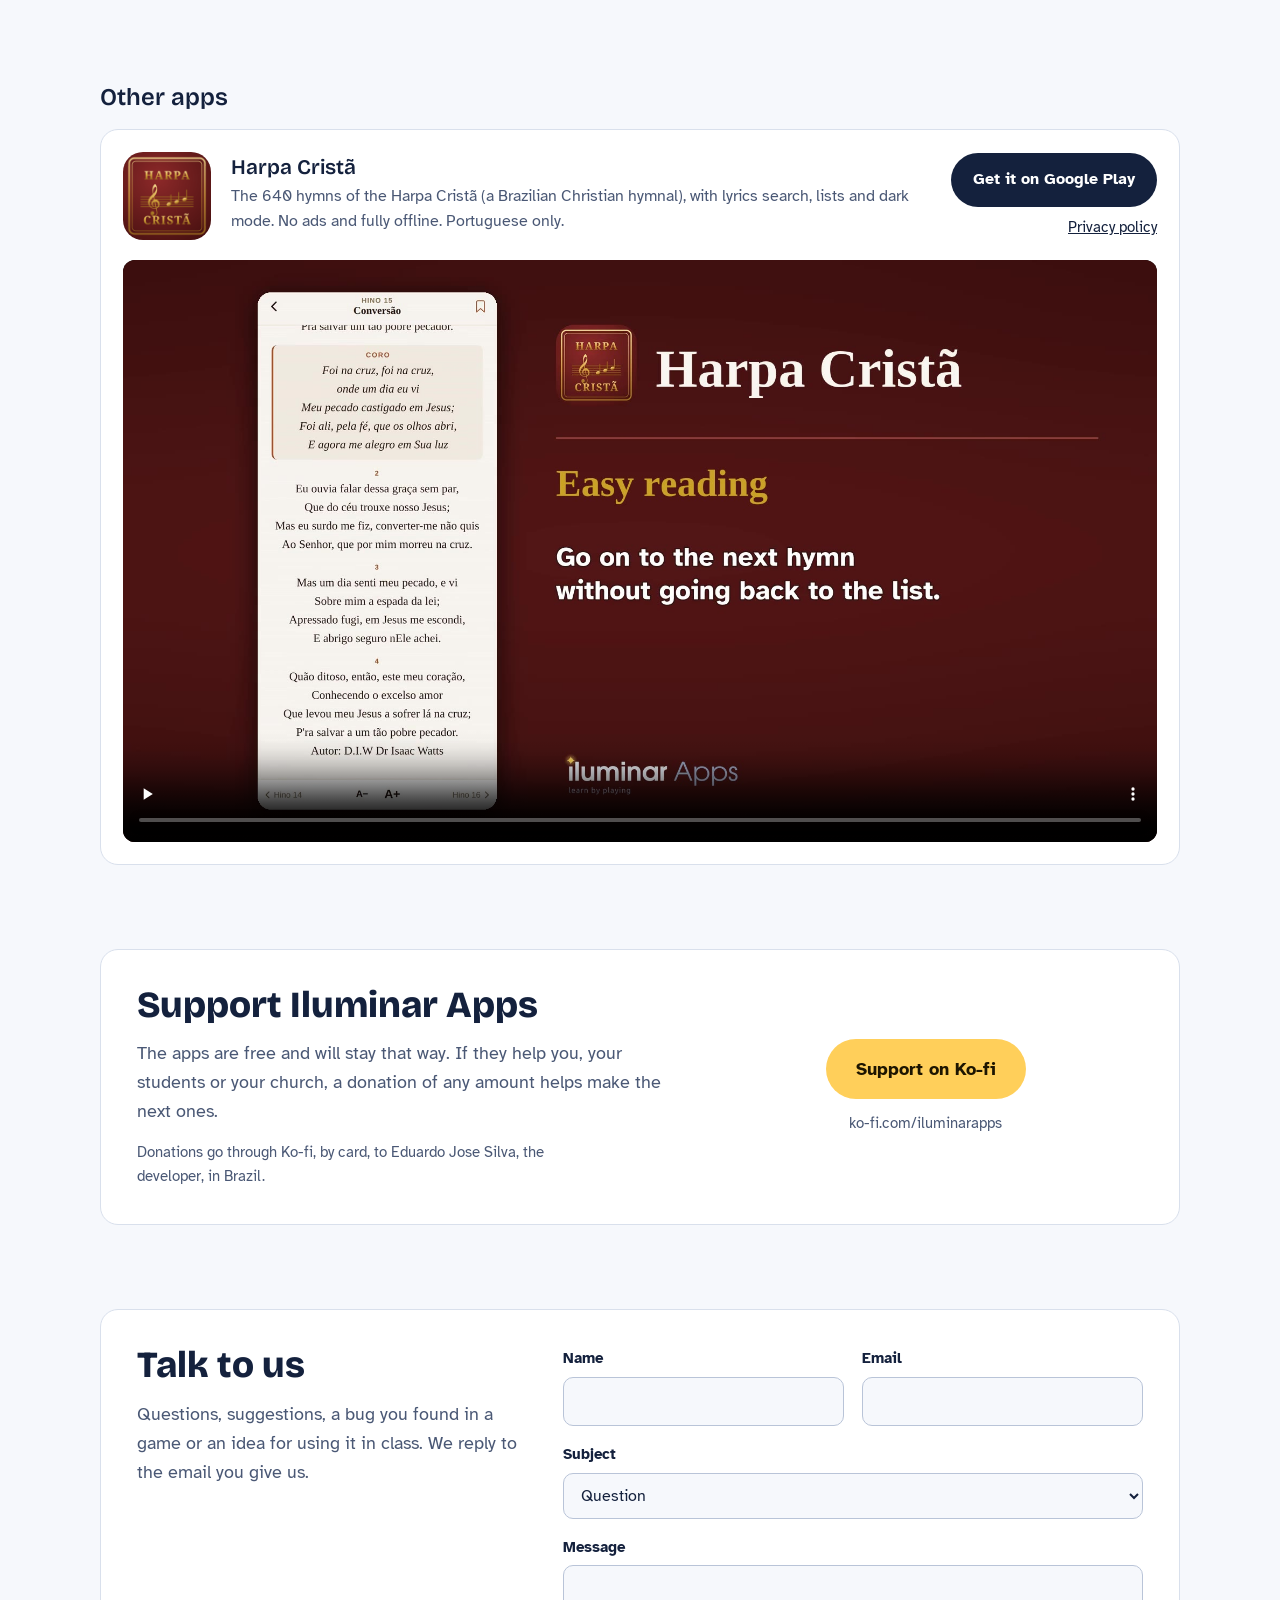
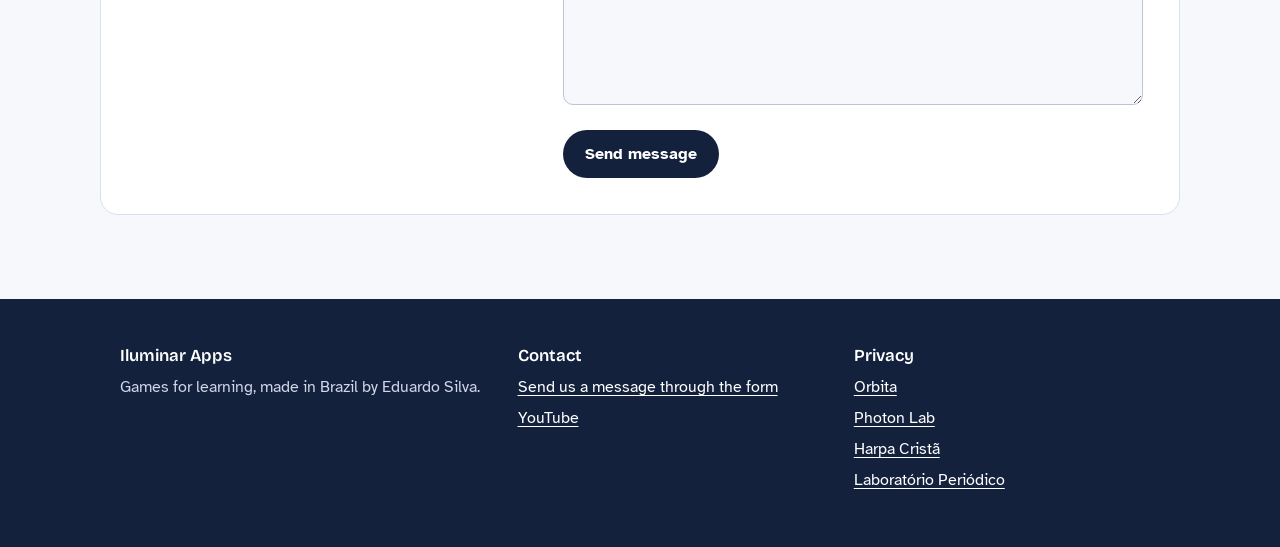
==== commit 32c0a6c0: "Rodape: link do canal do YouTube Co-Authored-By: Claude Opus 5.5 <noreply@anthropic.com>" ====
--- a/index.html
+++ b/index.html
@@ -547,6 +547,7 @@
     <div>
       <h3>Contato</h3>
       <p><a href="#fale">Mande uma mensagem pelo formulário</a></p>
+      <p><a href="https://www.youtube.com/@iluminarapps" target="_blank" rel="noopener">YouTube</a></p>
     </div>
     <div>
       <h3>Privacidade</h3>
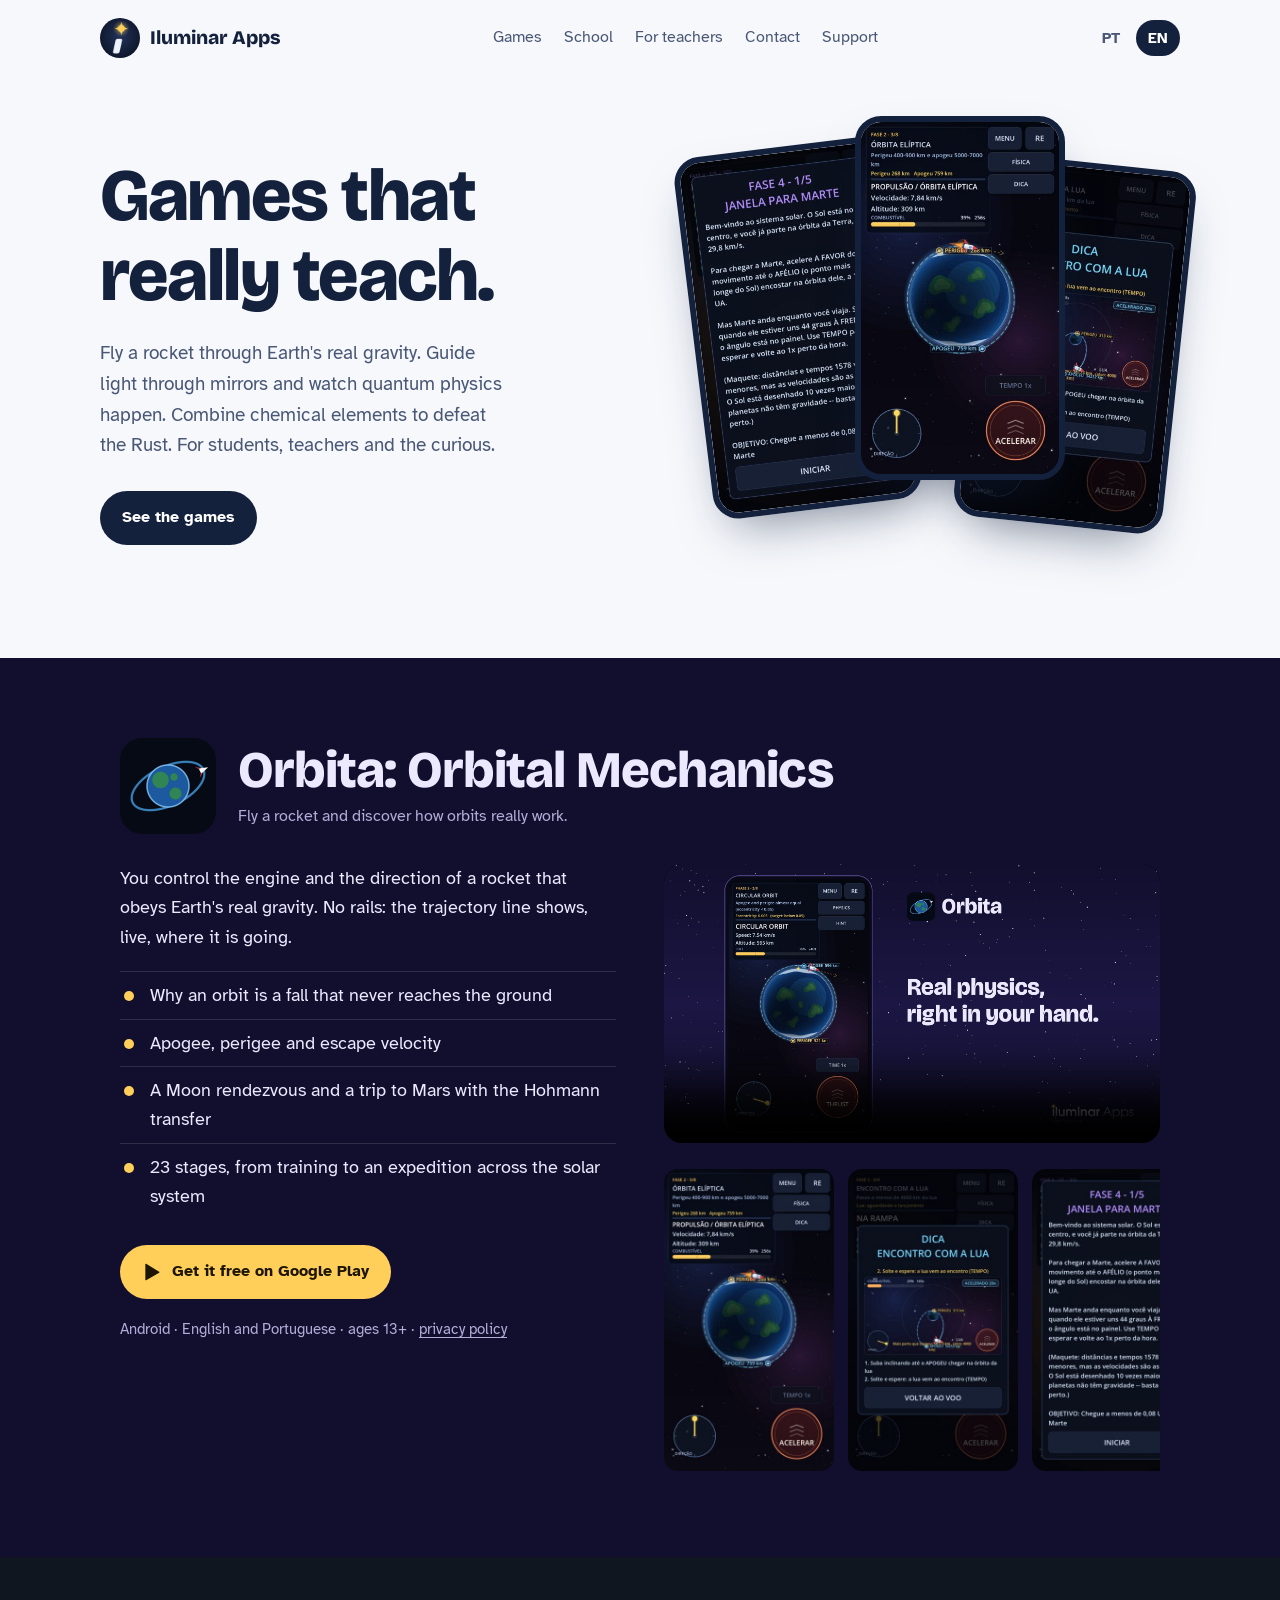
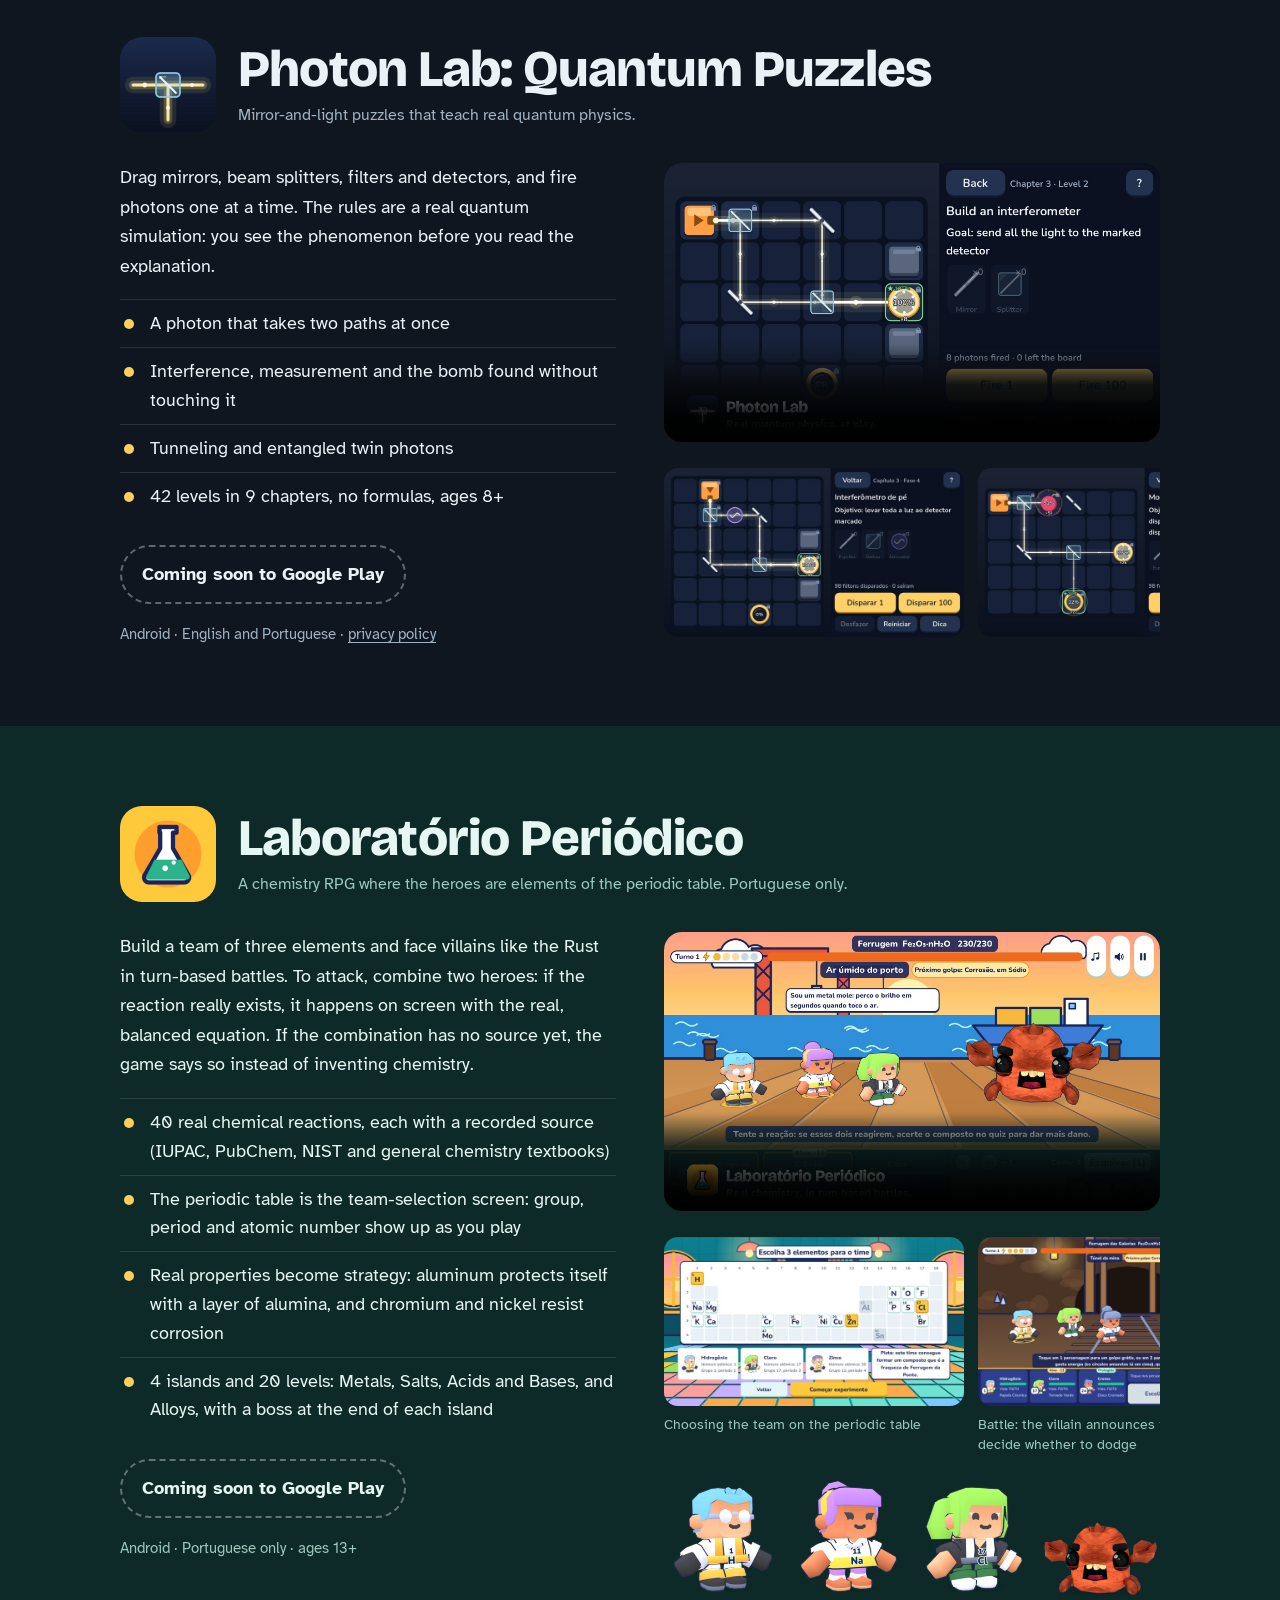
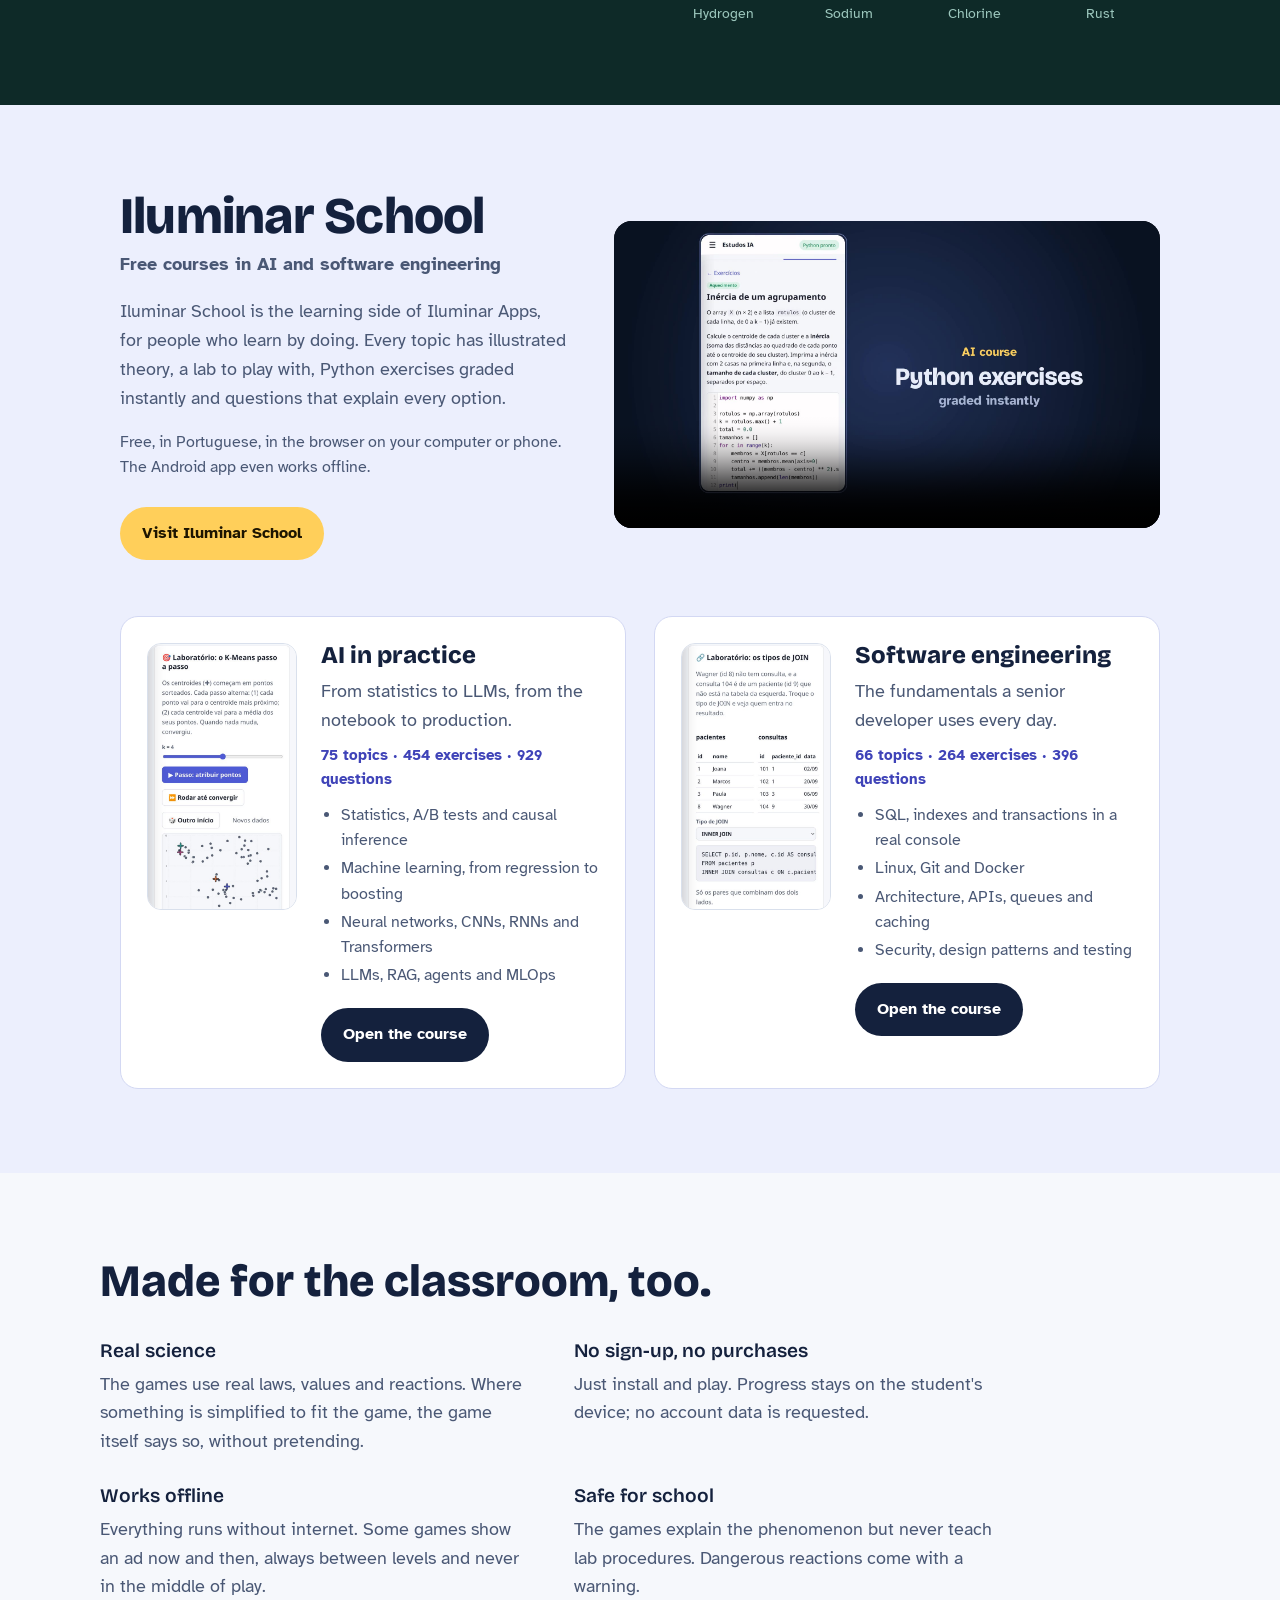
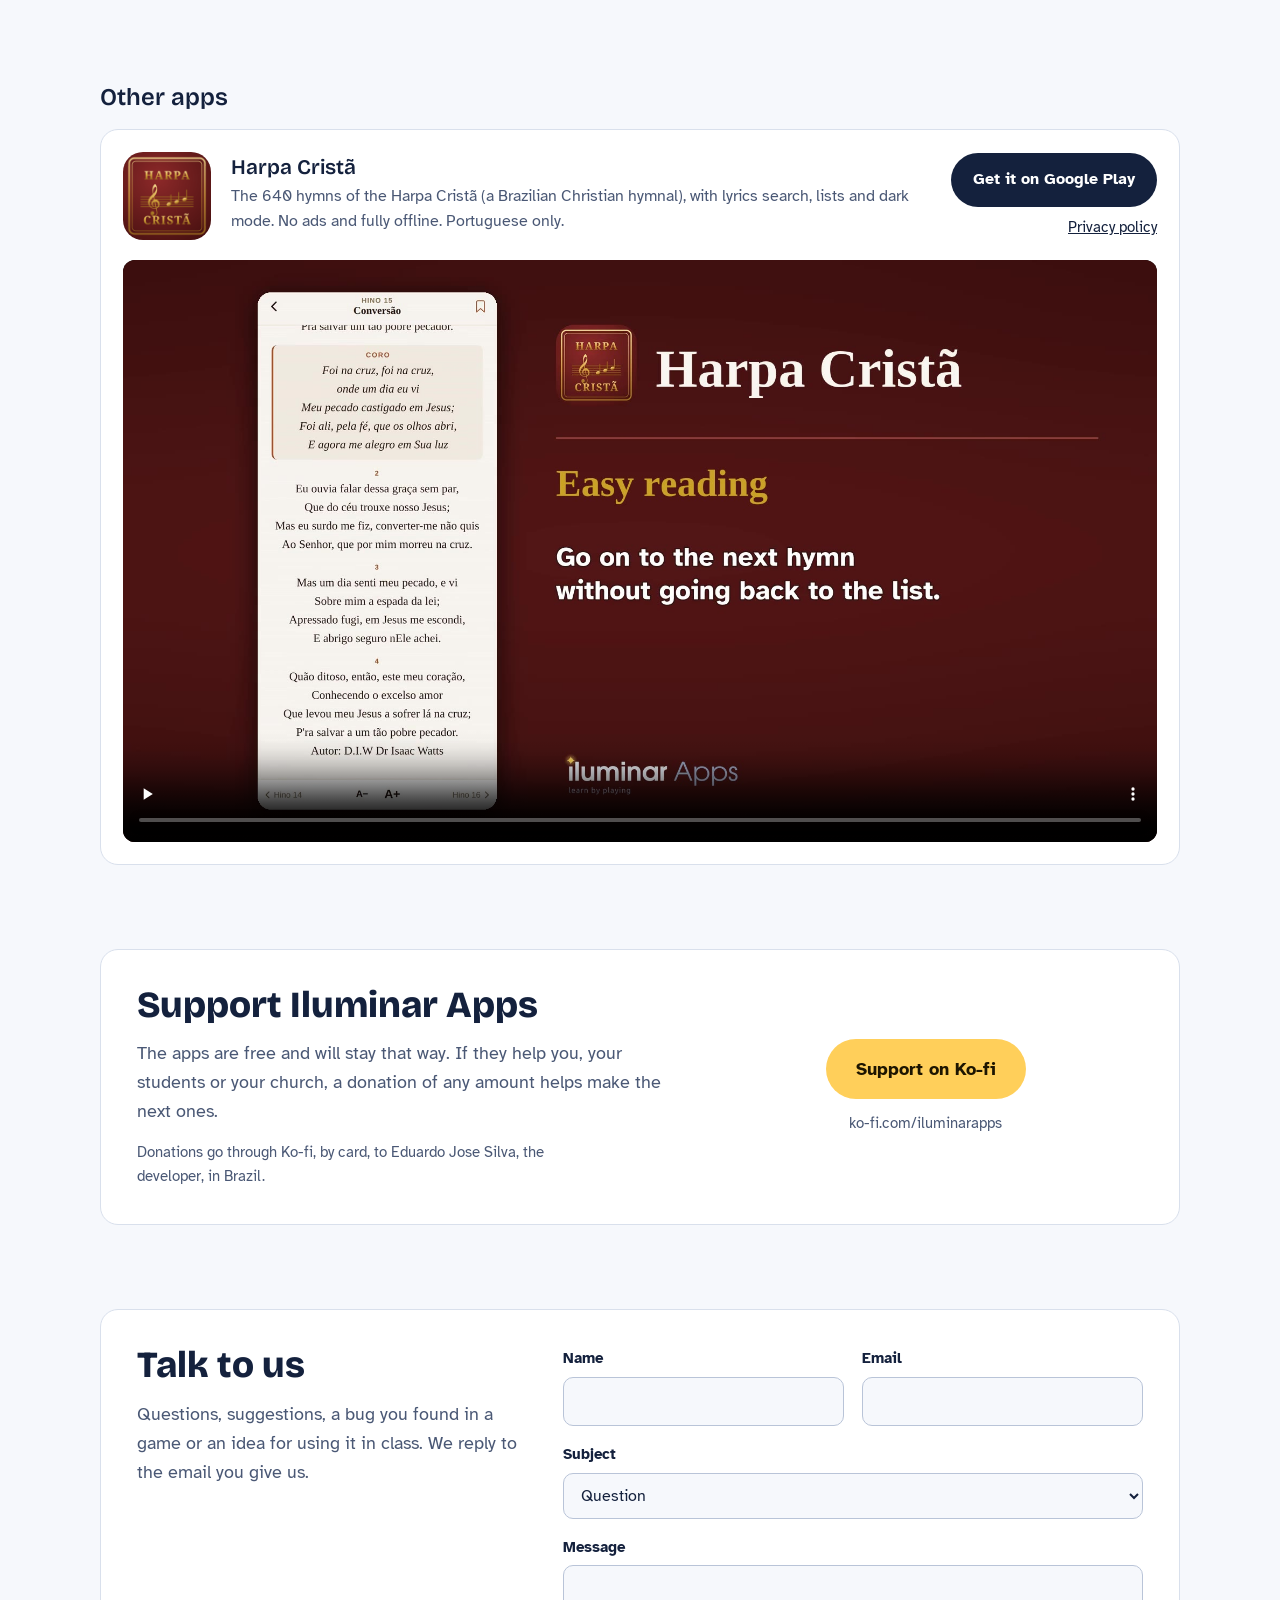
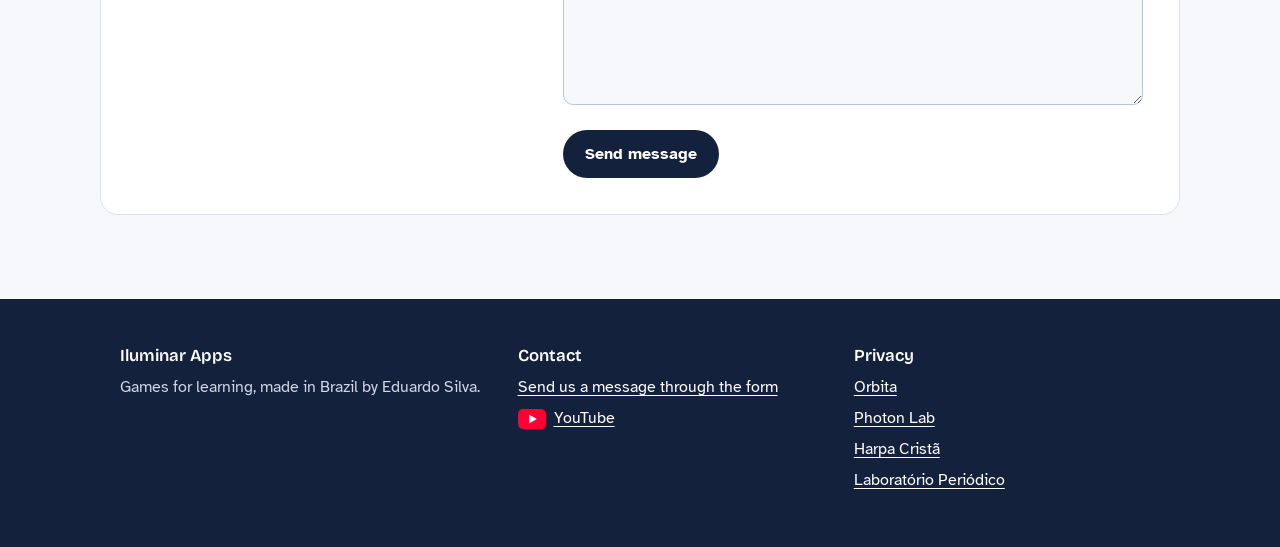
==== commit b47bfe25: "Rodape: simbolo do YouTube no link do canal Co-Authored-By: Claude Opus 5.5 <noreply@anthropic.com>" ====
--- a/index.html
+++ b/index.html
@@ -227,6 +227,8 @@
   footer h3 { color: #fff; font-size: 1.05rem; font-weight: 600; margin-bottom: 10px; }
   footer p { margin: 0 0 6px; }
   footer a { color: #fff; text-underline-offset: 3px; }
+  footer a.yt { display: inline-flex; align-items: center; gap: 8px; }
+  footer a.yt svg { flex: none; }
 
   @media (max-width: 860px) {
     .hero { grid-template-columns: 1fr; padding-top: 16px; }
@@ -547,7 +549,7 @@
     <div>
       <h3>Contato</h3>
       <p><a href="#fale">Mande uma mensagem pelo formulário</a></p>
-      <p><a href="https://www.youtube.com/@iluminarapps" target="_blank" rel="noopener">YouTube</a></p>
+      <p><a class="yt" href="https://www.youtube.com/@iluminarapps" target="_blank" rel="noopener"><svg viewBox="0 0 28 20" width="28" height="20" aria-hidden="true"><rect width="28" height="20" rx="5" fill="#ff0033"/><path d="M11 5.5v9l7.8-4.5z" fill="#fff"/></svg>YouTube</a></p>
     </div>
     <div>
       <h3>Privacidade</h3>
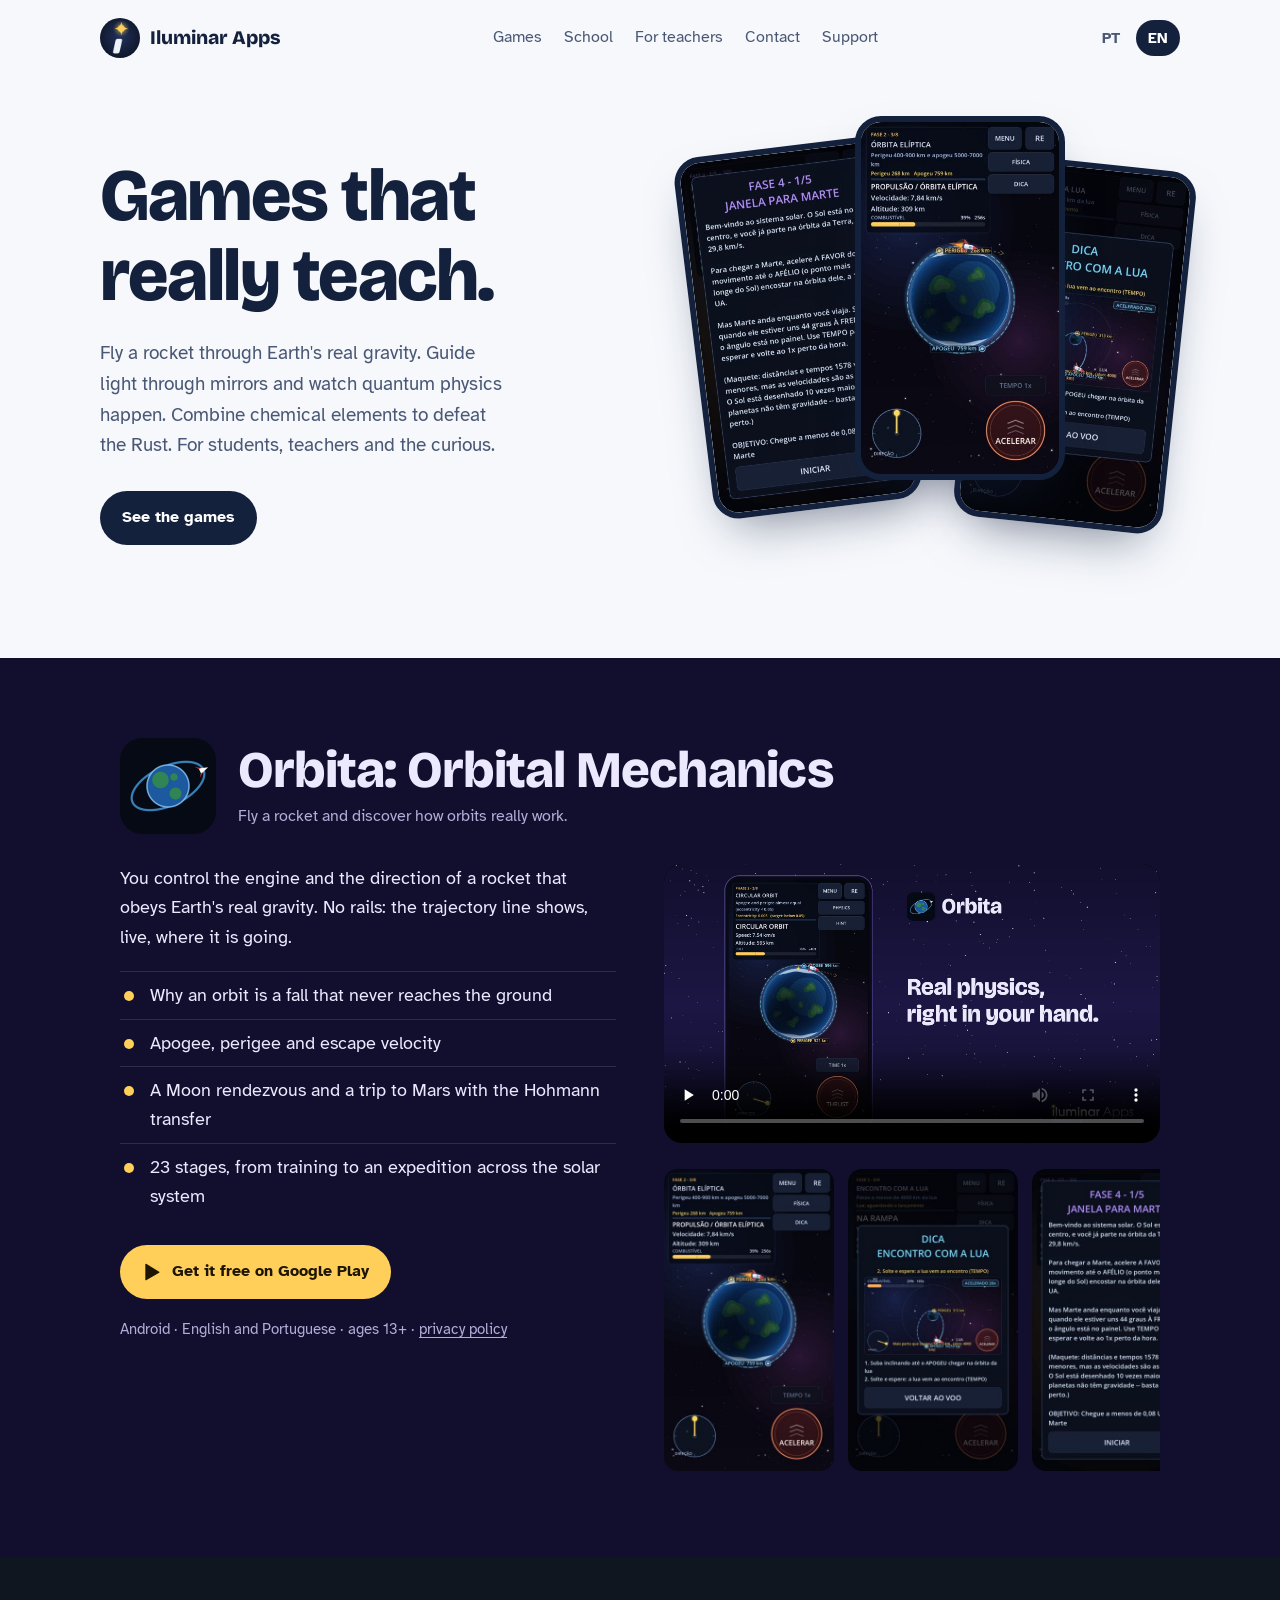
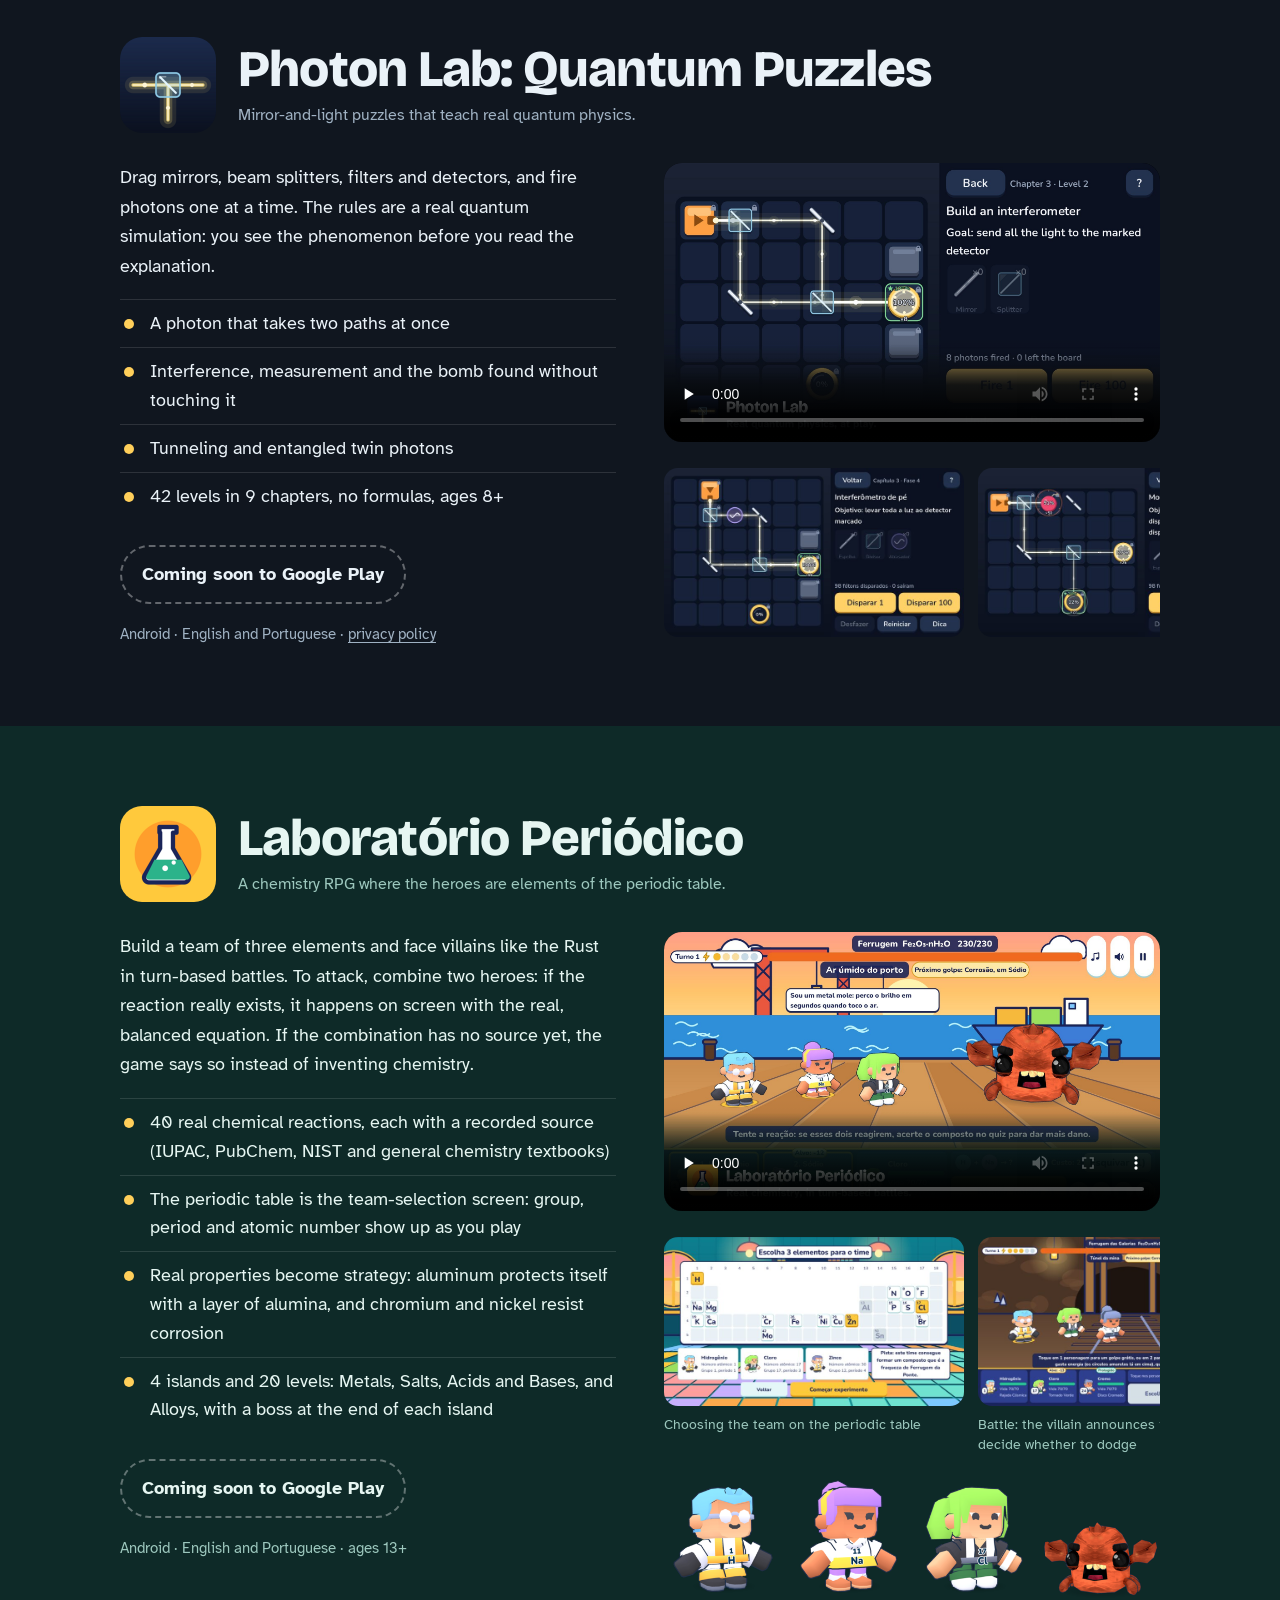
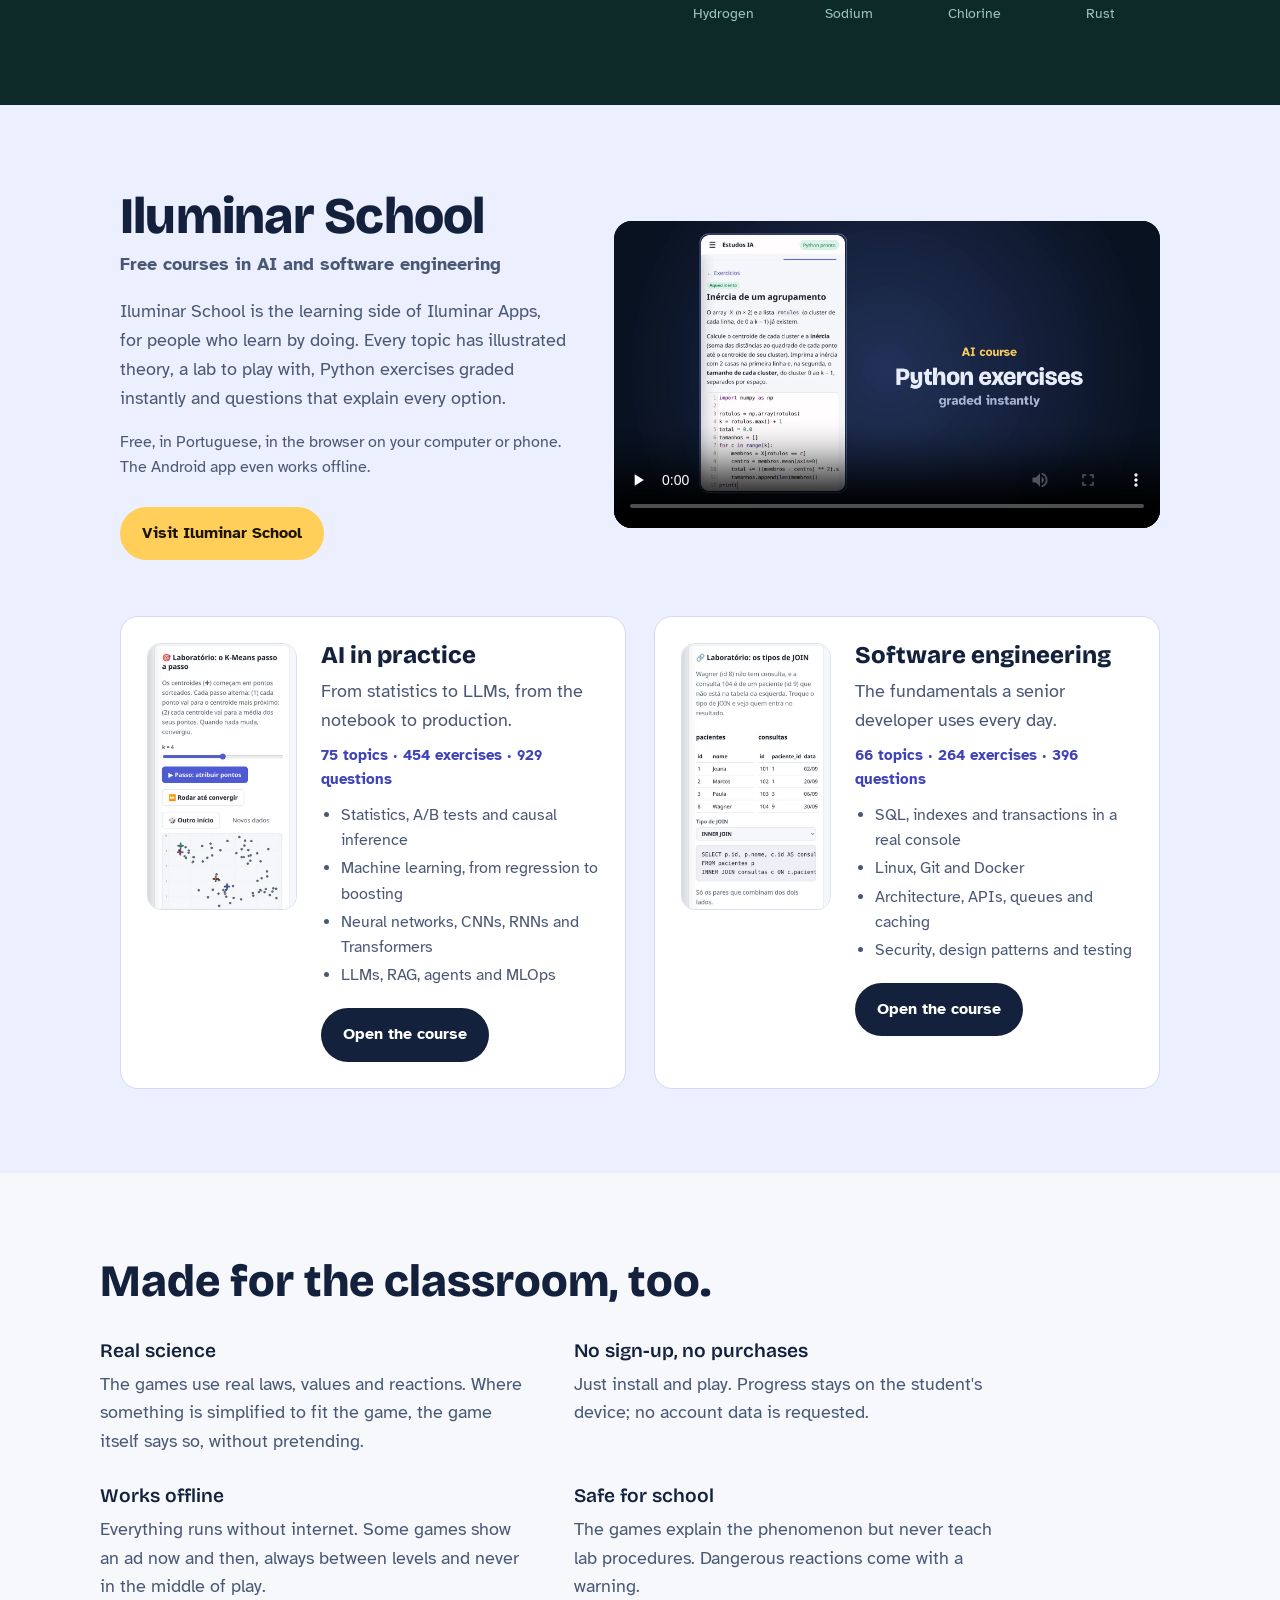
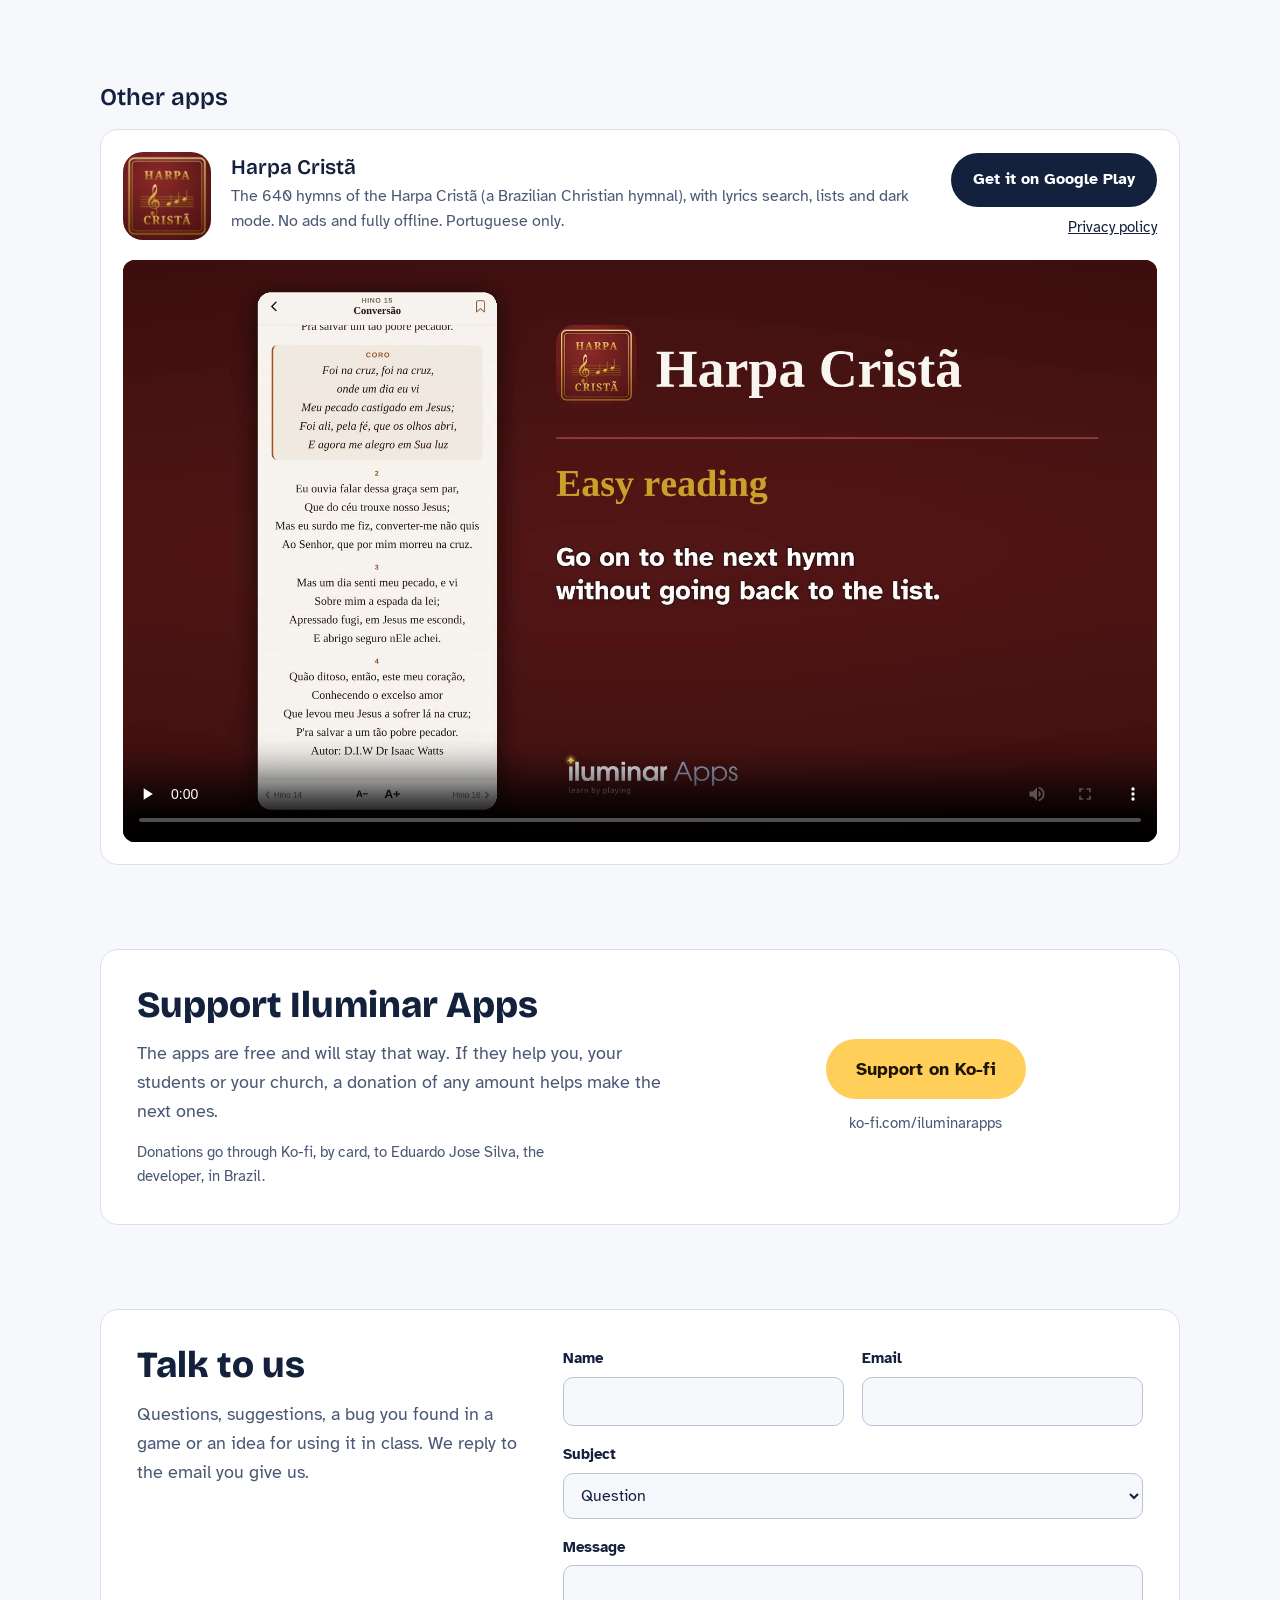
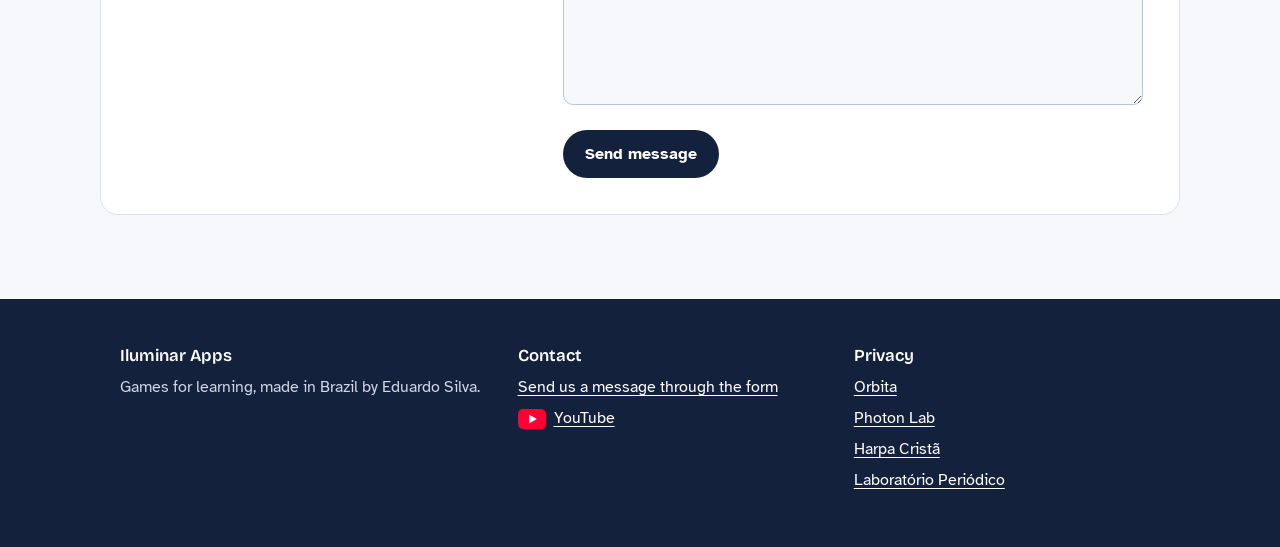
==== commit 5b60a048: "Laboratorio Periodico: politica atualizada (anuncio a cada 5 minutos, depois da batalha ou do Duelo;" ====
--- a/index.html
+++ b/index.html
@@ -380,7 +380,7 @@
               <li>4 ilhas e 20 fases: Metais, Sais, Ácidos e Bases e Ligas, com um chefe no fim de cada ilha</li>
             </ul>
             <span class="soon">Em breve na Google Play</span>
-            <p class="meta">Android · português · a partir de 13 anos</p>
+            <p class="meta">Android · português e inglês · a partir de 13 anos</p>
           </div>
           <div>
             <video class="feature" controls preload="none" playsinline width="1920" height="1080" poster="video/poster-periodico-pt-16x9.jpg" aria-label="Vídeo do Laboratório Periódico, 1 minuto e 35 segundos"><source src="video/laboratorio-periodico-pt-16x9.mp4" type="video/mp4"></video>
@@ -469,7 +469,7 @@
       </div>
       <div class="links">
         <a class="btn btn-ink" href="https://play.google.com/store/apps/details?id=com.eduardo.harpacrista">Baixar na Google Play</a>
-        <a href="https://github.com/eduardo7321/harpa-crista-app/blob/main/PRIVACY.md">Política de privacidade</a>
+        <a href="harpa-crista-privacidade/">Política de privacidade</a>
       </div>
       <video class="feature" controls preload="none" playsinline width="1920" height="1080" poster="video/poster-harpa-pt-16x9.jpg" aria-label="Vídeo da Harpa Cristã, 1 minuto e 25 segundos"><source src="video/harpa-crista-pt-16x9.mp4" type="video/mp4"></video>
     </div>
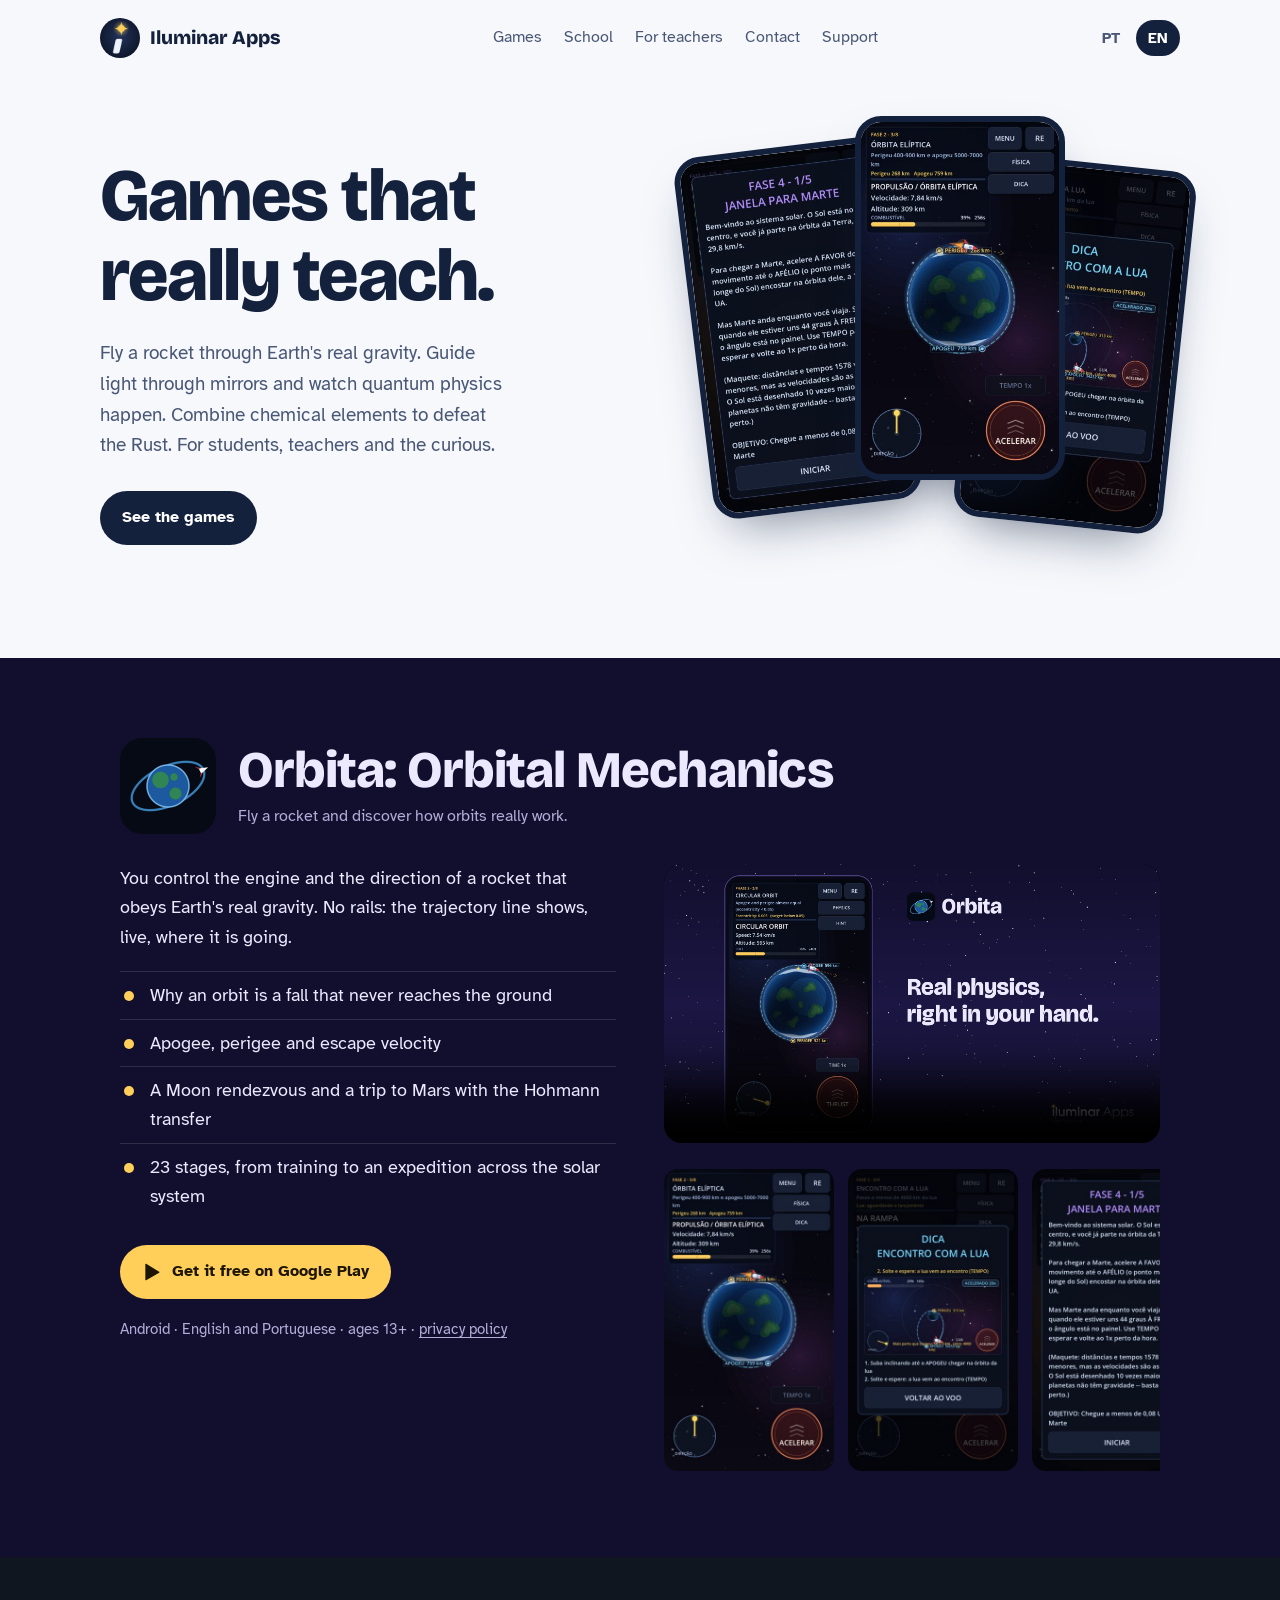
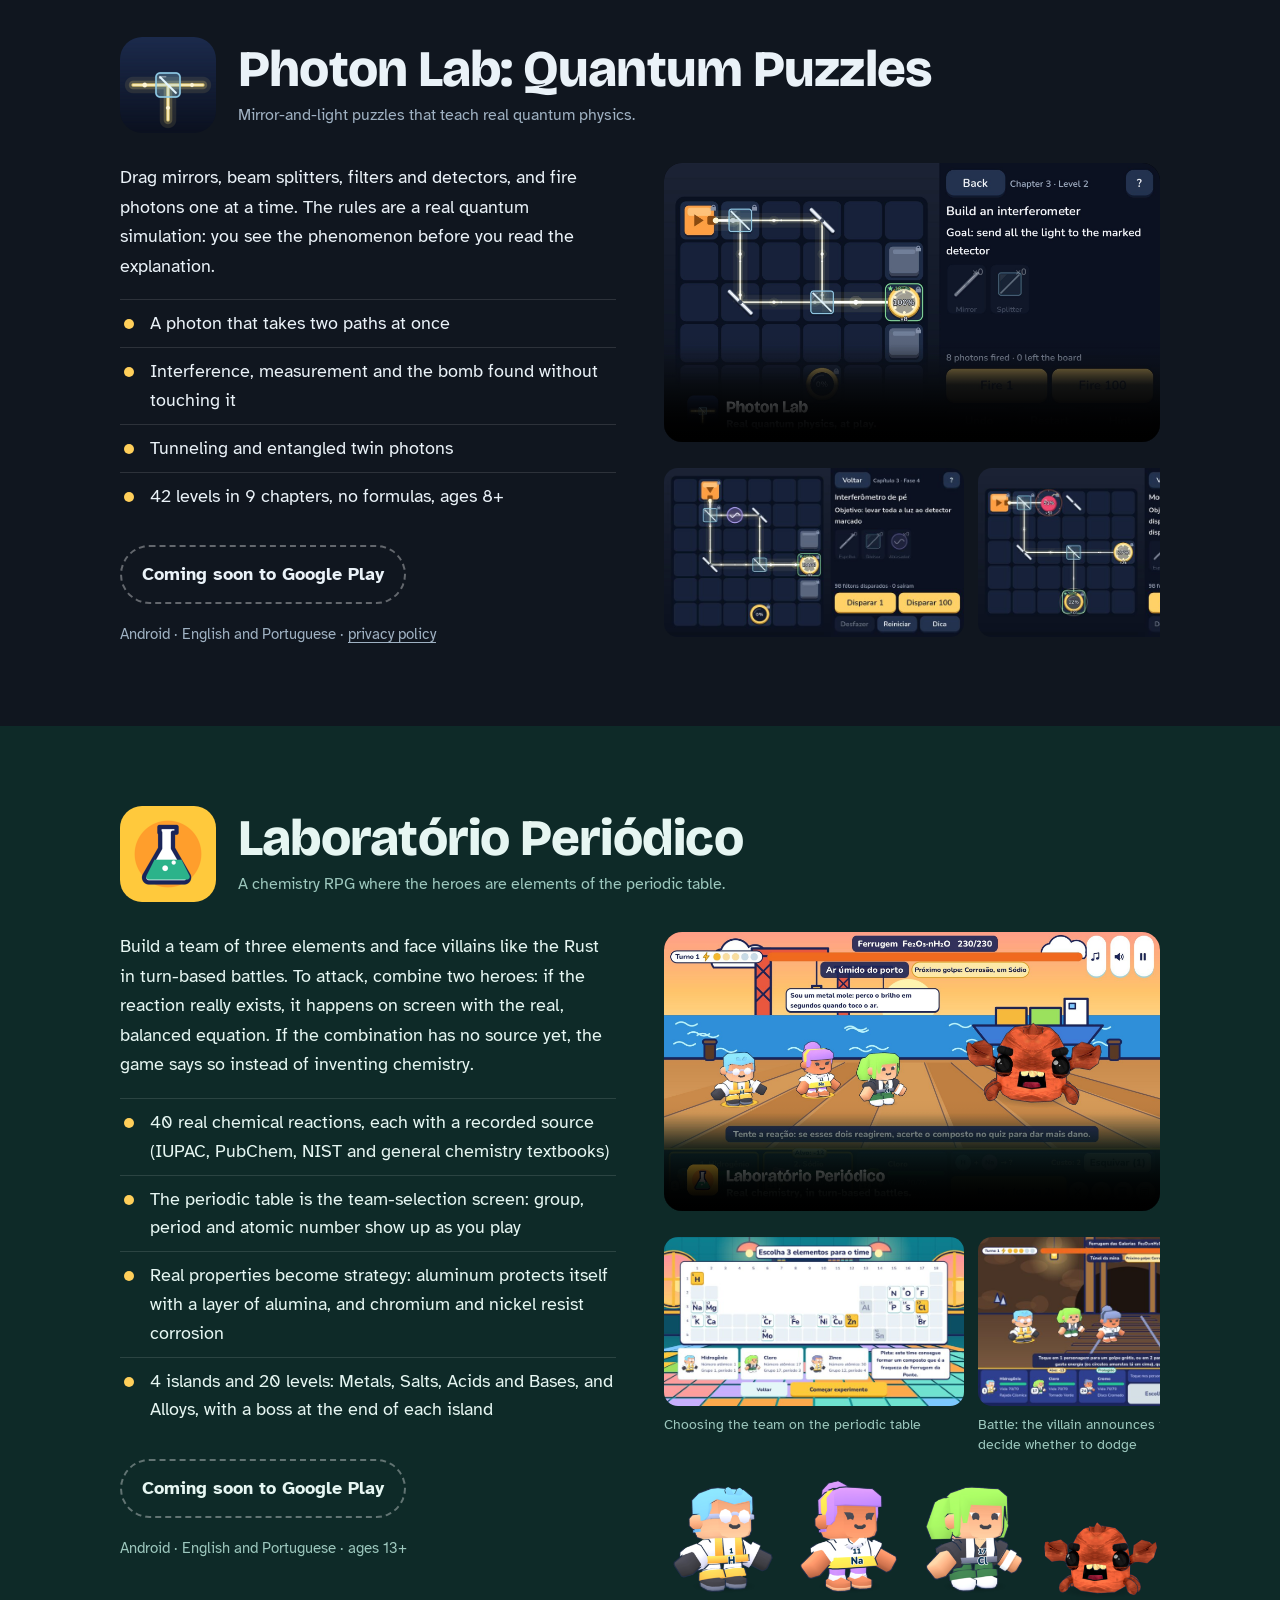
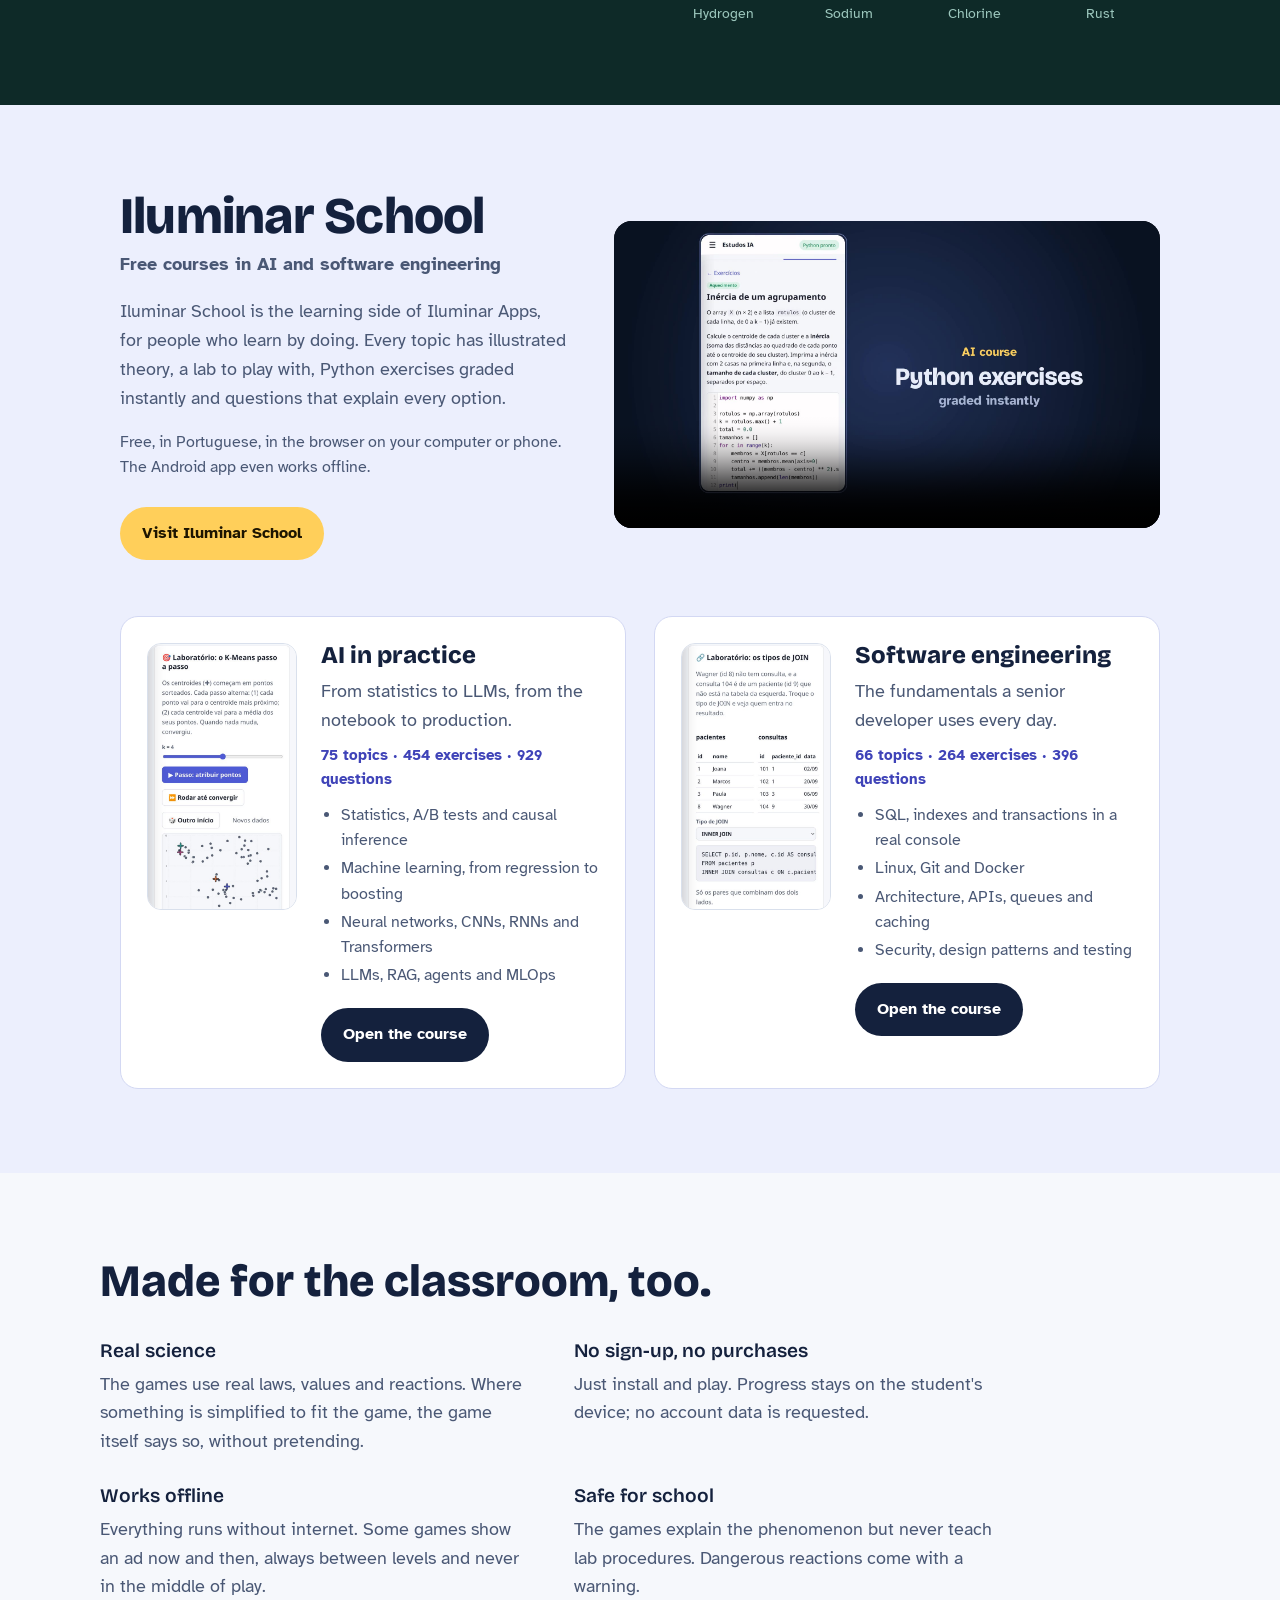
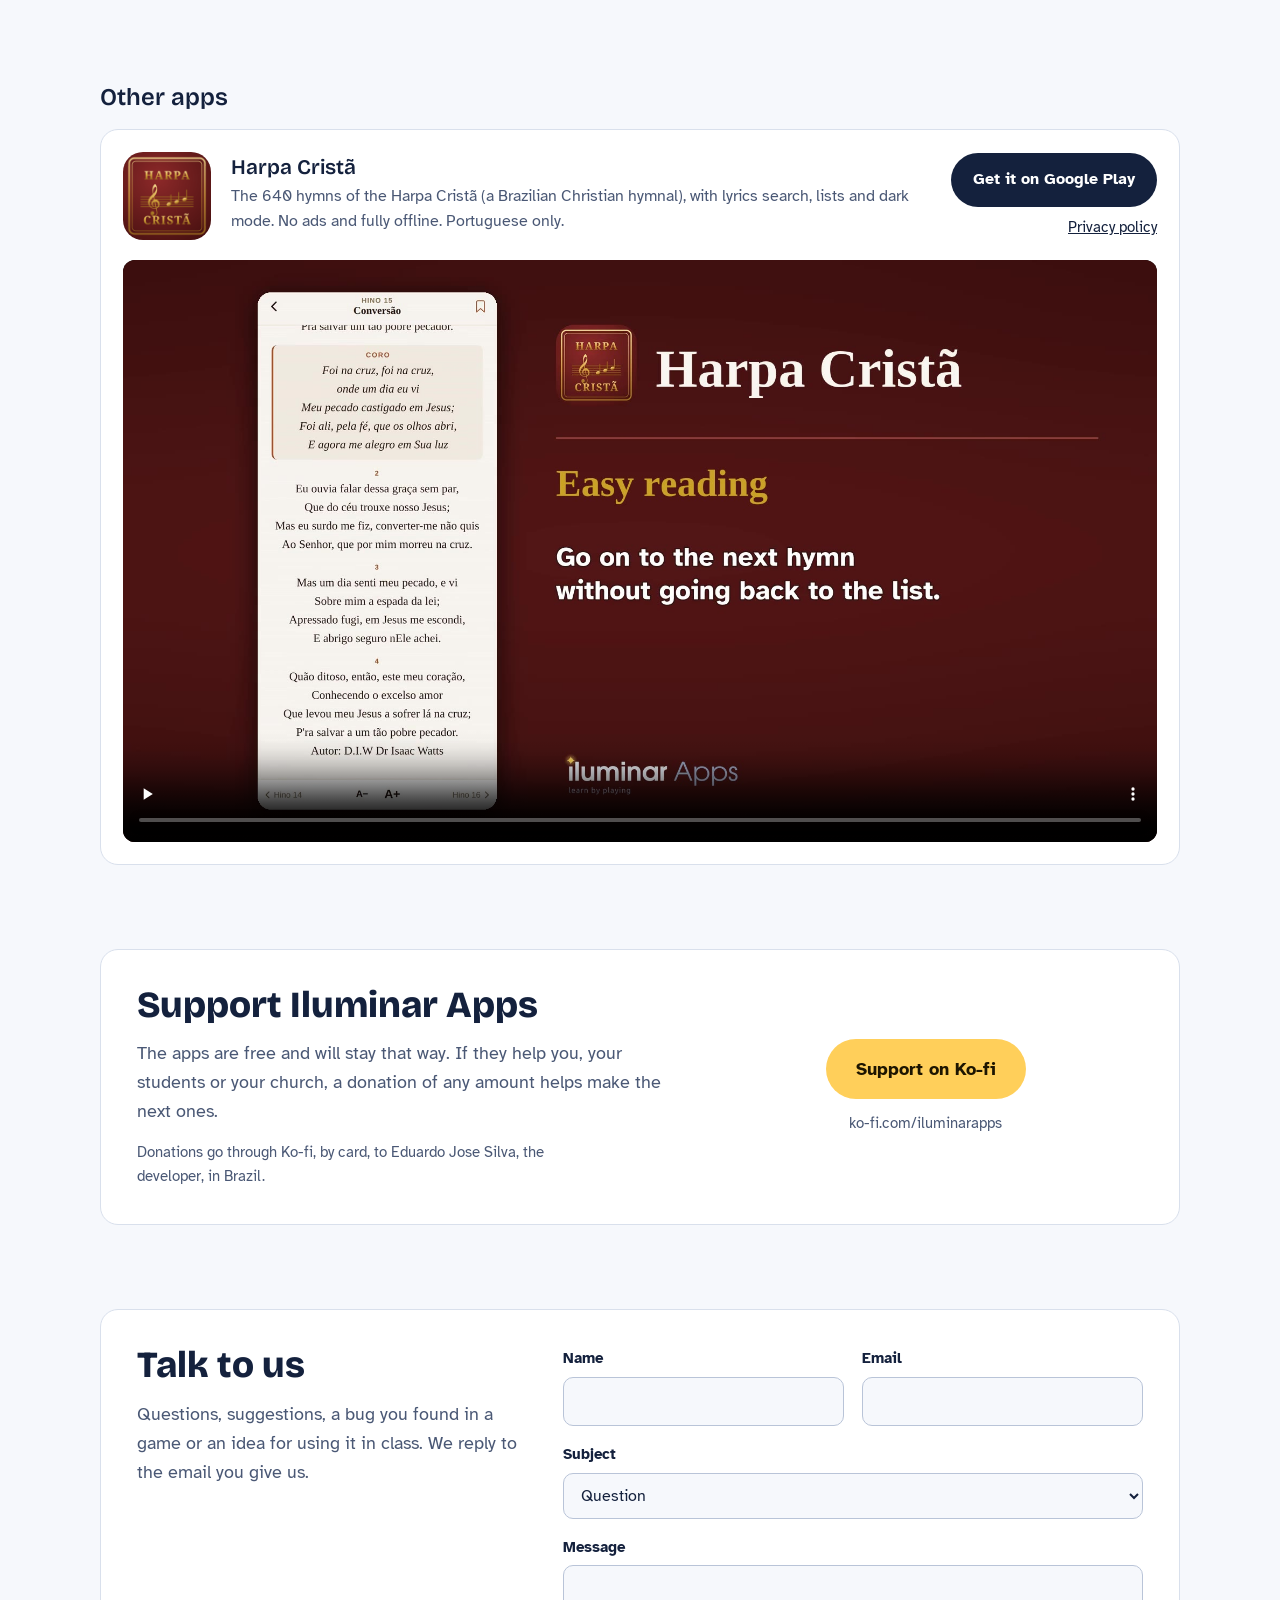
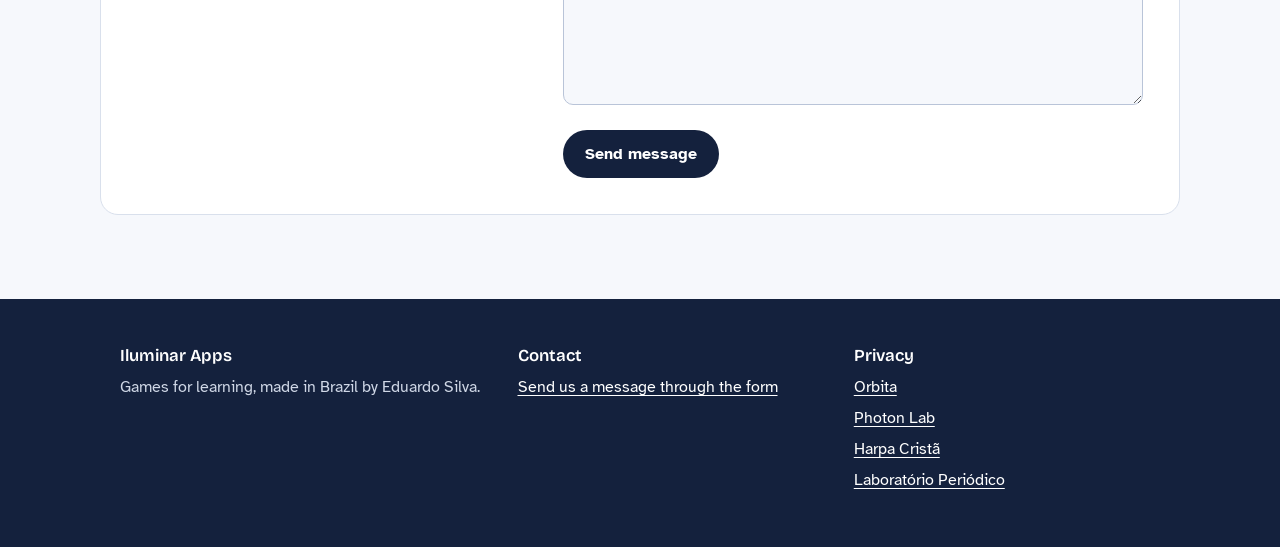
==== commit d5f019c8: "Rodape: tira o link do YouTube enquanto o canal esta encerrado (recurso pendente) Para voltar: rever" ====
--- a/index.html
+++ b/index.html
@@ -227,8 +227,6 @@
   footer h3 { color: #fff; font-size: 1.05rem; font-weight: 600; margin-bottom: 10px; }
   footer p { margin: 0 0 6px; }
   footer a { color: #fff; text-underline-offset: 3px; }
-  footer a.yt { display: inline-flex; align-items: center; gap: 8px; }
-  footer a.yt svg { flex: none; }
 
   @media (max-width: 860px) {
     .hero { grid-template-columns: 1fr; padding-top: 16px; }
@@ -549,7 +547,6 @@
     <div>
       <h3>Contato</h3>
       <p><a href="#fale">Mande uma mensagem pelo formulário</a></p>
-      <p><a class="yt" href="https://www.youtube.com/@iluminarapps" target="_blank" rel="noopener"><svg viewBox="0 0 28 20" width="28" height="20" aria-hidden="true"><rect width="28" height="20" rx="5" fill="#ff0033"/><path d="M11 5.5v9l7.8-4.5z" fill="#fff"/></svg>YouTube</a></p>
     </div>
     <div>
       <h3>Privacidade</h3>
